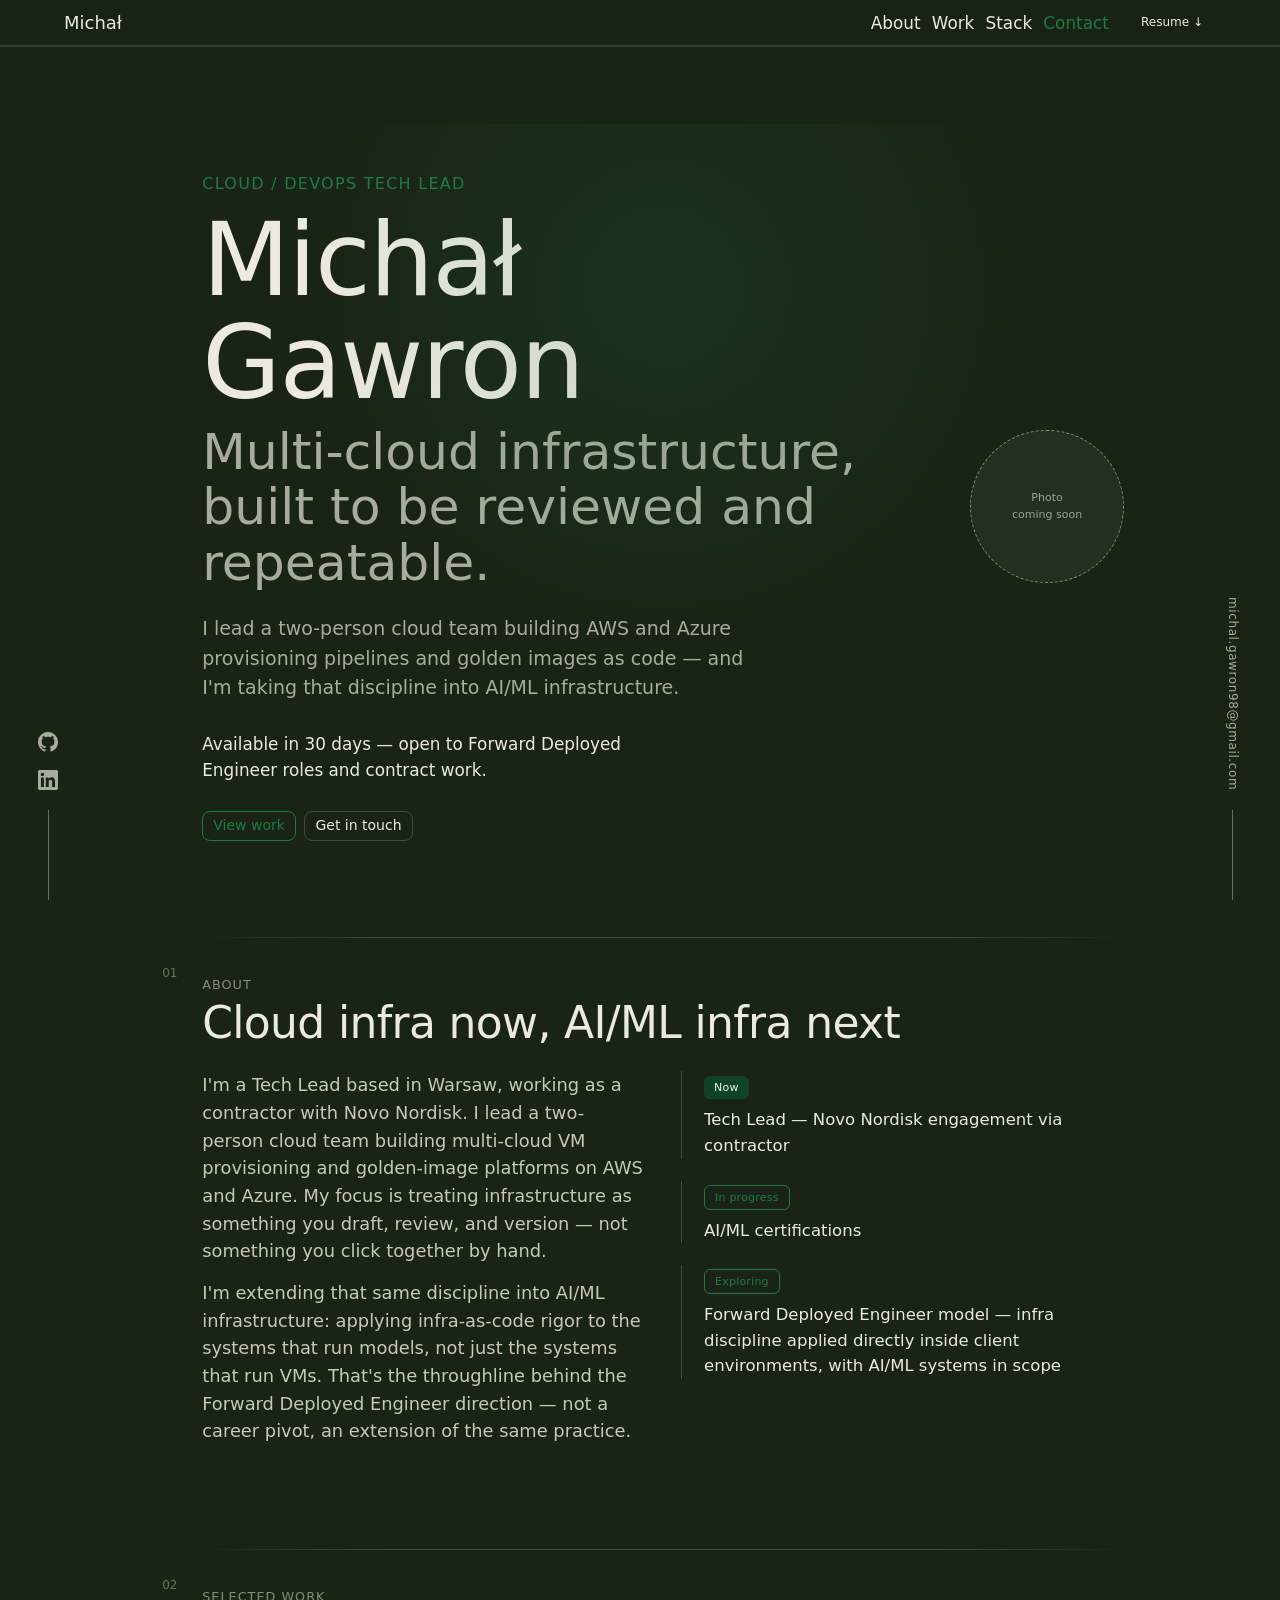
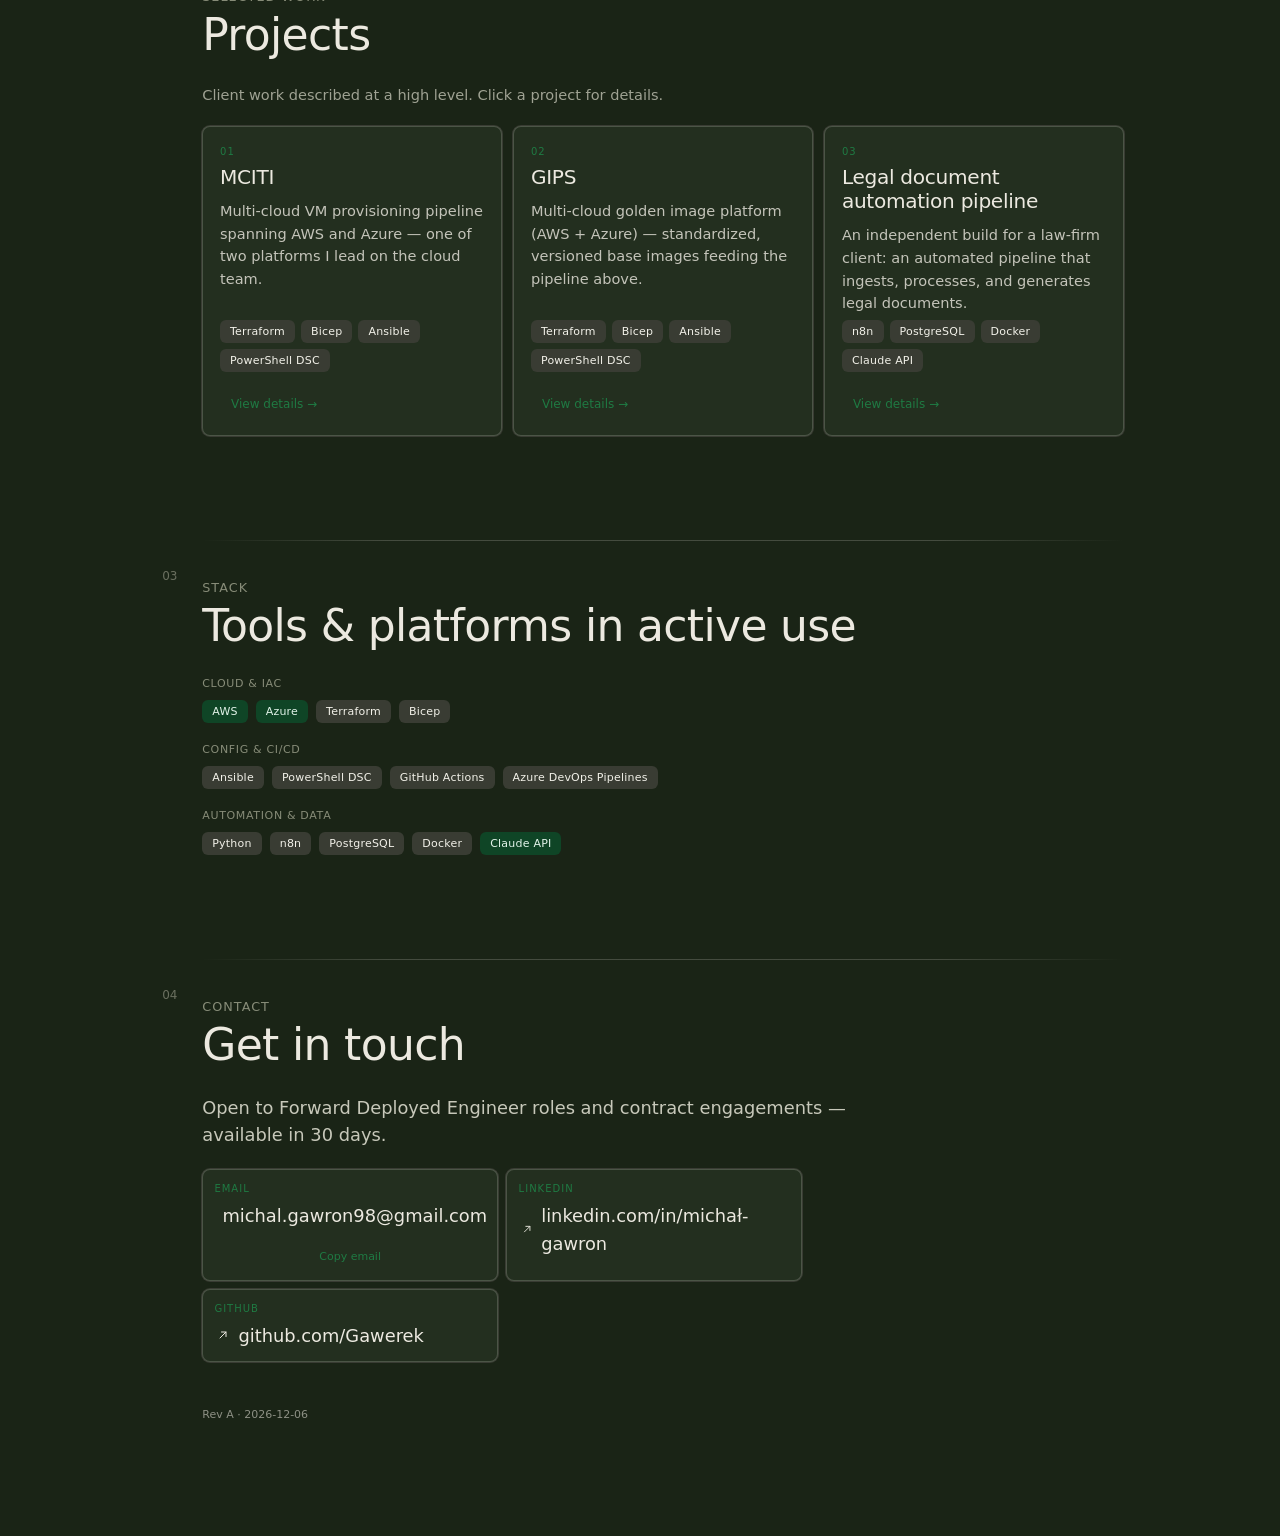
==== index.html @ e2cea32f "Merge feat/content: sharper copy, availability, Novo Nordisk, drop proficiency + Now Co-Authored-By:" ====
<!DOCTYPE html>
<html lang="en">
<head>
<meta charset="UTF-8">
<meta name="viewport" content="width=device-width, initial-scale=1.0">
<title>Michał — Cloud / DevOps Tech Lead</title>
<meta name="description" content="Michał — Cloud/DevOps Tech Lead specializing in multi-cloud infrastructure-as-code (AWS, Azure), extending into AI/ML infrastructure.">
<link rel="icon" type="image/svg+xml" href="assets/favicon.svg">
<link rel="stylesheet" href="styles.css">
<link rel="stylesheet" href="page.css">
</head>
<body>

<a class="skip-link" href="#main">Skip to content</a>

<div class="nav-bar">
  <nav class="nav" aria-label="Primary">
    <span class="nav-brand"><!-- TODO: confirm first-name-only vs full name -->Michał</span>
    <a href="#about" data-nav>About</a>
    <a href="#work" data-nav>Work</a>
    <a href="#stack" data-nav>Stack</a>
    <a href="#contact" data-nav>Contact</a>
    <!-- TODO: no resume.pdf exists yet — add the file or remove this button before publishing -->
    <a href="./resume.pdf" download class="btn btn-ghost" style="padding:6px 12px;font-size:12px;margin-left:8px;">Resume ↓</a>
  </nav>
</div>
<div class="progress-track"><div class="progress-fill" id="progress-fill"></div></div>

<div class="side side-left" aria-hidden="false">
  <ul class="side-icons">
    <li><a href="https://github.com/Gawerek" target="_blank" rel="noopener" aria-label="GitHub">
      <svg width="20" height="20" viewBox="0 0 16 16" fill="currentColor"><path d="M8 0C3.58 0 0 3.58 0 8c0 3.54 2.29 6.53 5.47 7.59.4.07.55-.17.55-.38 0-.19-.01-.82-.01-1.49-2.01.37-2.53-.49-2.69-.94-.09-.23-.48-.94-.82-1.13-.28-.15-.68-.52-.01-.53.63-.01 1.08.58 1.23.82.72 1.21 1.87.87 2.33.66.07-.52.28-.87.51-1.07-1.78-.2-3.64-.89-3.64-3.95 0-.87.31-1.59.82-2.15-.08-.2-.36-1.02.08-2.12 0 0 .67-.21 2.2.82.64-.18 1.32-.27 2-.27.68 0 1.36.09 2 .27 1.53-1.04 2.2-.82 2.2-.82.44 1.1.16 1.92.08 2.12.51.56.82 1.27.82 2.15 0 3.07-1.87 3.75-3.65 3.95.29.25.54.73.54 1.48 0 1.07-.01 1.93-.01 2.2 0 .21.15.46.55.38A8.013 8.013 0 0 0 16 8c0-4.42-3.58-8-8-8z"/></svg>
    </a></li>
    <li><a href="https://www.linkedin.com/in/micha%C5%82-gawron/" target="_blank" rel="noopener" aria-label="LinkedIn">
      <svg width="20" height="20" viewBox="0 0 24 24" fill="currentColor"><path d="M20.447 20.452h-3.554v-5.569c0-1.328-.027-3.037-1.852-3.037-1.853 0-2.136 1.445-2.136 2.939v5.667H9.351V9h3.414v1.561h.046c.477-.9 1.637-1.85 3.37-1.85 3.601 0 4.267 2.37 4.267 5.455v6.286zM5.337 7.433c-1.144 0-2.063-.926-2.063-2.065 0-1.138.92-2.063 2.063-2.063 1.14 0 2.064.925 2.064 2.063 0 1.139-.925 2.065-2.064 2.065zm1.782 13.019H3.555V9h3.564v11.452zM22.225 0H1.771C.792 0 0 .774 0 1.729v20.542C0 23.227.792 24 1.771 24h20.451C23.2 24 24 23.227 24 22.271V1.729C24 .774 23.2 0 22.222 0h.003z"/></svg>
    </a></li>
  </ul>
  <span class="side-line" aria-hidden="true"></span>
</div>
<div class="side side-right">
  <a class="side-email" href="mailto:michal.gawron98@gmail.com">michal.gawron98@gmail.com</a>
  <span class="side-line" aria-hidden="true"></span>
</div>

<main id="main">

  <section id="hero">
    <div class="hero-glow" id="hero-glow" aria-hidden="true"></div>
    <div>
      <p class="hero-kicker">Cloud / DevOps Tech Lead</p>
      <h1>Michał Gawron</h1>
      <p class="hero-tagline">Multi-cloud infrastructure, built to be reviewed and repeatable.</p>
      <p class="hero-sub">I lead a two-person cloud team building AWS and Azure provisioning pipelines and golden images as code — and I'm taking that discipline into AI/ML infrastructure.</p>
      <p class="hero-avail">Available in 30 days — open to Forward Deployed Engineer roles and contract work.</p>
      <div class="hero-cta">
        <a href="#work" class="btn btn-primary">View work</a>
        <a href="#contact" class="btn btn-secondary">Get in touch</a>
      </div>
    </div>
    <div class="hero-photo">
      <!-- TODO: no headshot yet — once available, replace the placeholder below with
           <img src="assets/photo.jpg" alt="Michał" class="lighten"> (dark-background photos blend in) -->
      <div class="hero-photo-slot">Photo<br>coming soon</div>
    </div>
  </section>

  <hr class="divider">

  <section id="about" data-index="01" aria-labelledby="about-title">
    <h6>About</h6>
    <h2 id="about-title">Cloud infra now, AI/ML infra next</h2>
    <div class="about-grid">
      <div class="about-copy">
        <p>I'm a Tech Lead based in Warsaw, working as a contractor with Novo Nordisk. I lead a two-person cloud team building multi-cloud VM provisioning and golden-image platforms on AWS and Azure. My focus is treating infrastructure as something you draft, review, and version — not something you click together by hand.</p>
        <p>I'm extending that same discipline into AI/ML infrastructure: applying infra-as-code rigor to the systems that run models, not just the systems that run VMs. That's the throughline behind the Forward Deployed Engineer direction — not a career pivot, an extension of the same practice.</p>
      </div>
      <ol class="timeline">
        <li><span class="tag tag-accent">Now</span>
          <p>Tech Lead — Novo Nordisk engagement via contractor</p>
        </li>
        <li><span class="tag tag-outline">In progress</span>
          <!-- TODO(owner): name the certification + target date -->
          <p>AI/ML certifications</p>
        </li>
        <li><span class="tag tag-outline">Exploring</span>
          <p>Forward Deployed Engineer model — infra discipline applied directly inside client environments, with AI/ML systems in scope</p>
        </li>
      </ol>
    </div>
  </section>

  <hr class="divider">

  <section id="work" data-index="02" aria-labelledby="work-title">
    <h6>Selected work</h6>
    <h2 id="work-title">Projects</h2>
    <p class="work-hint">Client work described at a high level. Click a project for details.</p>
    <div class="project-grid">
      <button type="button" class="card project-card" data-project="mciti">
        <span class="card-kicker">01</span>
        <h3 class="card-title">MCITI</h3>
        <p class="card-body">Multi-cloud VM provisioning pipeline spanning AWS and Azure — one of two platforms I lead on the cloud team.</p>
        <div class="tag-row">
          <span class="tag tag-neutral">Terraform</span><span class="tag tag-neutral">Bicep</span>
          <span class="tag tag-neutral">Ansible</span><span class="tag tag-neutral">PowerShell DSC</span>
        </div>
        <span class="btn btn-ghost view-details">View details →</span>
      </button>

      <button type="button" class="card project-card" data-project="gips">
        <span class="card-kicker">02</span>
        <h3 class="card-title">GIPS</h3>
        <p class="card-body">Multi-cloud golden image platform (AWS + Azure) — standardized, versioned base images feeding the pipeline above.</p>
        <div class="tag-row">
          <span class="tag tag-neutral">Terraform</span><span class="tag tag-neutral">Bicep</span>
          <span class="tag tag-neutral">Ansible</span><span class="tag tag-neutral">PowerShell DSC</span>
        </div>
        <span class="btn btn-ghost view-details">View details →</span>
      </button>

      <button type="button" class="card project-card" data-project="legal">
        <span class="card-kicker">03</span>
        <h3 class="card-title">Legal document automation pipeline</h3>
        <p class="card-body">An independent build for a law-firm client: an automated pipeline that ingests, processes, and generates legal documents.</p>
        <div class="tag-row">
          <span class="tag tag-neutral">n8n</span><span class="tag tag-neutral">PostgreSQL</span>
          <span class="tag tag-neutral">Docker</span><span class="tag tag-neutral">Claude API</span>
        </div>
        <span class="btn btn-ghost view-details">View details →</span>
      </button>
    </div>
  </section>

  <div class="dialog-backdrop" id="dialog-backdrop" hidden>
    <div class="dialog" role="dialog" aria-modal="true" aria-labelledby="dialog-title">
      <p class="card-kicker" id="dialog-kicker"></p>
      <h3 class="dialog-title" id="dialog-title"></h3>
      <div class="dialog-body">
        <p id="dialog-detail"></p>
        <div id="dialog-tags"></div>
        <p class="text-muted" id="dialog-meta" style="font-size:12px;margin:0;"></p>
      </div>
      <div class="dialog-actions">
        <a href="#" id="dialog-repo" target="_blank" rel="noopener" class="btn btn-secondary">Repo (soon)</a>
        <a href="#" id="dialog-demo" target="_blank" rel="noopener" class="btn btn-secondary">Live demo (soon)</a>
        <button type="button" class="btn btn-primary" id="dialog-close">Close</button>
      </div>
    </div>
  </div>

  <hr class="divider">

  <section id="stack" data-index="03" aria-labelledby="stack-title">
    <h6>Stack</h6>
    <h2 id="stack-title">Tools &amp; platforms in active use</h2>
    <div class="stack-groups">
      <div>
        <p class="stack-group-label">Cloud &amp; IaC</p>
        <div class="stack-tags">
          <span class="tag tag-accent">AWS</span><span class="tag tag-accent">Azure</span>
          <span class="tag tag-neutral">Terraform</span><span class="tag tag-neutral">Bicep</span>
        </div>
      </div>
      <div>
        <p class="stack-group-label">Config &amp; CI/CD</p>
        <div class="stack-tags">
          <span class="tag tag-neutral">Ansible</span><span class="tag tag-neutral">PowerShell DSC</span>
          <span class="tag tag-neutral">GitHub Actions</span><span class="tag tag-neutral">Azure DevOps Pipelines</span>
        </div>
      </div>
      <div>
        <p class="stack-group-label">Automation &amp; data</p>
        <div class="stack-tags">
          <span class="tag tag-neutral">Python</span><span class="tag tag-neutral">n8n</span>
          <span class="tag tag-neutral">PostgreSQL</span><span class="tag tag-neutral">Docker</span>
          <span class="tag tag-accent-2">Claude API</span>
        </div>
      </div>
    </div>
  </section>

  <hr class="divider">

  <section id="contact" data-index="04" aria-labelledby="contact-title">
    <h6>Contact</h6>
    <h2 id="contact-title">Get in touch</h2>
    <p class="contact-cta">Open to Forward Deployed Engineer roles and contract engagements — available in 30 days.</p>
    <div class="contact-grid">
      <div class="card contact-card">
        <span class="card-kicker">Email</span>
        <a href="mailto:michal.gawron98@gmail.com"><svg width="16" height="16" viewBox="0 0 256 256" fill="none" stroke="currentColor" stroke-width="16"><rect x="32" y="56" width="192" height="144" rx="8"/><path d="M32 64l96 88 96-88"/></svg>michal.gawron98@gmail.com</a>
        <button type="button" class="btn btn-ghost" id="copy-email-btn">Copy email</button>
      </div>
      <div class="card contact-card">
        <span class="card-kicker">LinkedIn</span>
        <a href="https://www.linkedin.com/in/micha%C5%82-gawron/" target="_blank" rel="noopener"><svg width="16" height="16" viewBox="0 0 256 256" fill="none" stroke="currentColor" stroke-width="16" stroke-linecap="round" stroke-linejoin="round"><path d="M96 160L192 64"/><path d="M120 64h72v72"/></svg>linkedin.com/in/michał-gawron</a>
      </div>
      <div class="card contact-card">
        <span class="card-kicker">GitHub</span>
        <a href="https://github.com/Gawerek" target="_blank" rel="noopener"><svg width="16" height="16" viewBox="0 0 256 256" fill="none" stroke="currentColor" stroke-width="16" stroke-linecap="round" stroke-linejoin="round"><path d="M96 160L192 64"/><path d="M120 64h72v72"/></svg>github.com/Gawerek</a>
      </div>
    </div>
    <p class="text-muted rev-note">Rev A · <span id="build-date"></span></p>
  </section>

</main>

<script src="script.js"></script>
</body>
</html>
---- styles.css ----
/* Nocturne — design-system tokens and component classes.
   Source: Claude Design project "Nocturne", with a deep-forest-green accent
   and warm neutral ramp layered on top (this site's own instance — see the
   "Portfolio" design in Claude Design). Retune the look only by editing the
   tokens below; page-specific layout lives in page.css. */

:root {
  --color-bg: #1a2416;
  --color-surface: #232f1f;
  --color-text: #ece9e0;
  --color-accent: #1f7a43;
  --color-accent-2: #2c8f52;
  --color-divider: color-mix(in srgb, #ece9e0 20%, transparent);

  /* Tonal ramps — generated in OKLCH on one shared lightness scale, so the
     same step of any role matches the others in visual value. Warm-shifted
     to sit with the forest-green ground. Neutral-500/600/700 (the ones
     driving most muted/secondary text — section labels, hints, dividers)
     were lightened a second pass after live feedback that they read as
     too dark against the bg/surface bump above. */
  --color-neutral-100: #f2f1e9;
  --color-neutral-200: #e0e0d4;
  --color-neutral-300: #c7c8ba;
  --color-neutral-400: #a9ac9c;
  --color-neutral-500: #9fa293;
  --color-neutral-600: #878c78;
  --color-neutral-700: #6a6f5f;
  --color-neutral-800: #393c33;
  --color-neutral-900: #2c2e26;

  --color-accent-100: #e3f4ea;
  --color-accent-200: #c3e6d0;
  --color-accent-300: #96d1ac;
  --color-accent-400: #5cb37e;
  --color-accent-500: #2f9d5c;
  --color-accent-600: #1f7a43;
  --color-accent-700: #176b39;
  --color-accent-800: #0f4526;
  --color-accent-900: #0a301b;

  /* Mono accent scheme — accent-2 shares the accent's values. */
  --color-accent-2-100: #e3f4ea;
  --color-accent-2-200: #c3e6d0;
  --color-accent-2-300: #96d1ac;
  --color-accent-2-400: #5cb37e;
  --color-accent-2-500: #2f9d5c;
  --color-accent-2-600: #1f7a43;
  --color-accent-2-700: #176b39;
  --color-accent-2-800: #0f4526;
  --color-accent-2-900: #0a301b;

  --font-heading: "Inter", system-ui, sans-serif;
  --font-heading-weight: 500;
  --font-body: "Inter", system-ui, sans-serif;

  --space-1: 2.8px;
  --space-2: 5.6px;
  --space-3: 8.4px;
  --space-4: 11.2px;
  --space-6: 16.8px;
  --space-8: 22.4px;

  --radius-sm: 4px;
  --radius-md: 8px;
  --radius-lg: 14px;

  --shadow-sm: 0 0 0 1px var(--color-neutral-800);
  --shadow-md: 0 0 0 1px var(--color-neutral-700), 0 6px 18px rgba(0,0,0,0.55);
  --shadow-lg: 0 0 0 1px var(--color-neutral-500), 0 16px 40px rgba(0,0,0,0.65);
}

body {
  background: var(--color-bg);
  color: var(--color-text);
  font-family: var(--font-body);
}
h1, h2, h3, h4 { font-family: var(--font-heading); font-weight: var(--font-heading-weight); }

.lighten{mix-blend-mode:lighten;background-color:transparent}

/* ══════════════════════════════════════════════════════════════════════════
   Components — built with the tokens above. Plain CSS on plain HTML.
   ══════════════════════════════════════════════════════════════════════ */

*, *::before, *::after { box-sizing: border-box; }
body { margin: 0; font-size: clamp(15px, 0.3vw + 14px, 18px); line-height: 1.55; font-weight: 400; }
h1, h2, h3, h4, h5, h6 {
  font-family: var(--font-heading); font-weight: var(--font-heading-weight);
  line-height: 1.12; letter-spacing: -0.015em; margin: 0 0 var(--space-2);
}
h1 { font-size: clamp(34px, 1.6vw + 26px, 46px); }
h2 { font-size: clamp(27px, 1.2vw + 21px, 35px); }
h3 { font-size: clamp(21px, 0.8vw + 17px, 27px); }
h4 { font-size: clamp(18px, 0.4vw + 16px, 21px); }
h5 { font-size: clamp(15px, 0.2vw + 14px, 17px); }
h6 { font-size: clamp(12px, 0.1vw + 11.5px, 14px); }
h6 { letter-spacing: 0.08em; text-transform: uppercase; }
p { margin: 0 0 var(--space-3); }
a { color: var(--color-accent); text-underline-offset: 3px; }
img, svg { display: block; max-width: 100%; }
figure { margin: 0; }
figcaption {
  font-size: 11px; margin-top: var(--space-1);
  color: color-mix(in srgb, var(--color-text) 55%, transparent);
}
.text-muted { color: color-mix(in srgb, var(--color-text) 55%, transparent); }
:focus { outline: none; }
:focus-visible { outline: 2px solid var(--color-accent); outline-offset: 2px; }
::selection { background: color-mix(in srgb, var(--color-accent) 30%, transparent); }

/* — buttons — */
.btn {
  display: inline-flex; align-items: center; justify-content: center; gap: 6px;
  cursor: pointer; text-decoration: none;
  font-family: var(--font-heading); font-weight: var(--font-heading-weight);
  font-size: 14px; line-height: 1.2; color: var(--color-text);
  background: transparent; border: 1px solid transparent;
  padding: var(--space-2) calc(var(--space-3) * 1.2);
  border-radius: var(--radius-md);
}
.btn svg { display: block; }
.btn:disabled { opacity: 0.45; cursor: not-allowed; }
.btn-primary { color: var(--color-accent); border-color: var(--color-accent); }
.btn-primary:hover { background: color-mix(in srgb, var(--color-accent) 12%, transparent); }
.btn-primary:active { background: color-mix(in srgb, var(--color-accent) 22%, transparent); }
.btn-secondary { border-color: var(--color-divider); }
.btn-secondary:hover { background: color-mix(in srgb, var(--color-text) 7%, transparent); }
.btn-secondary:active { background: color-mix(in srgb, var(--color-text) 14%, transparent); }
.btn-ghost { color: var(--color-accent); padding-inline: var(--space-1); }
.btn-ghost:hover { background: color-mix(in srgb, var(--color-accent) 10%, transparent); }
.btn-ghost:active { background: color-mix(in srgb, var(--color-accent) 18%, transparent); }
.btn-icon { width: 36px; height: 36px; padding: 0; }
.btn-block { width: 100%; margin-top: var(--space-2); }

/* — cards — */
.card {
  display: flex; flex-direction: column; gap: var(--space-2);
  padding: var(--space-4); border-radius: var(--radius-md); background: var(--color-surface);
  /* surface sits close to bg — without a border/shadow a card reads as a
     faint, undefined patch rather than a distinct raised element, and its
     own padding becomes invisible along with it. */
  border: 1px solid var(--color-divider);
  box-shadow: var(--shadow-sm);
  /* project-card is a <button>; without this its text-content children
     (card-title, card-body) fall back to the UA default ButtonText color
     (black) instead of inheriting the page's theme, since the browser
     applies that color directly to the button element itself. */
  color: var(--color-text);
}
.card-kicker { font-size: 10px; letter-spacing: 0.1em; text-transform: uppercase; color: var(--color-accent); }
.card-title {
  font-family: var(--font-heading); font-weight: var(--font-heading-weight);
  font-size: clamp(17px, 0.4vw + 15px, 21px); line-height: 1.2;
}
.card-body { margin: 0; font-size: clamp(13px, 0.2vw + 12px, 15px); opacity: 0.8; flex: 1; }
.card-meta {
  display: flex; align-items: center; gap: 6px; font-size: 11px;
  color: color-mix(in srgb, var(--color-text) 50%, transparent);
}
.elev-sm { box-shadow: var(--shadow-sm); }
.elev-md { box-shadow: var(--shadow-md); }
.elev-lg { box-shadow: var(--shadow-lg); }

/* — tags — */
.tag {
  display: inline-flex; align-items: center; font-size: 11px;
  letter-spacing: 0.02em; padding: 3px 10px;
  border-radius: calc(var(--radius-md) * 0.75);
}
.tag-accent { background: var(--color-accent-800); color: var(--color-accent-100); }
.tag-accent-2 { background: var(--color-accent-2-800); color: var(--color-accent-2-100); }
.tag-neutral { background: var(--color-neutral-800); color: var(--color-neutral-100); }
.tag-outline { border: 1px solid var(--color-accent); color: var(--color-accent); }

/* — navigation — */
.nav {
  display: flex; align-items: center; gap: var(--space-4);
  padding: var(--space-3) var(--space-4);
  border-bottom: none;
}
.nav-brand {
  font-family: var(--font-heading); font-weight: var(--font-heading-weight);
  font-size: 18px; margin-right: auto;
}
.nav a { color: inherit; text-decoration: none; font-size: clamp(14px, 0.3vw + 13px, 17px); }
.nav a:hover, .nav a[aria-current='page'] { color: var(--color-accent); }

/* — dialog — */
.dialog-backdrop {
  position: fixed; inset: 0; display: grid; place-items: center;
  padding: var(--space-4);
  background: color-mix(in srgb, var(--color-neutral-900) 50%, transparent);
}
.dialog {
  width: min(440px, 100%); display: flex; flex-direction: column; gap: var(--space-3);
  padding: var(--space-4); border-radius: var(--radius-lg);
  background: var(--color-surface); box-shadow: var(--shadow-lg);
}
.dialog-title {
  font-family: var(--font-heading); font-weight: var(--font-heading-weight);
  font-size: 20px;
}
.dialog-body { font-size: 14px; opacity: 0.85; }
.dialog-actions { display: flex; justify-content: flex-end; gap: var(--space-2); margin-top: var(--space-2); flex-wrap: wrap; }
---- page.css ----
/* Portfolio page layout — a single-page CV/business-card built on Nocturne's
   tokens and component classes (styles.css). Page-specific sizing and
   interaction hooks only; every color, font, radius and shadow comes from
   styles.css variables. Structure follows the "Portfolio" design authored
   in Claude Design (design-handoff/Portfolio.dc.html) pixel-for-pixel. */

/* Fluid column: scales continuously with viewport width instead of jumping
   between a couple of fixed breakpoints — 90vw of the viewport, floored at
   320px (smallest supported phone) and capped at 1200px (past that, line
   length starts hurting readability more than the extra width helps). */
:root { --content-width: clamp(320px, 90vw, 1200px); }

html { scroll-behavior: smooth; }
@media (prefers-reduced-motion: reduce) {
  html { scroll-behavior: auto; }
  * { animation-duration: 0.001ms !important; animation-iteration-count: 1 !important; }
}

body { margin: 0; }

.skip-link {
  position: absolute; left: -999px; top: 0;
  background: var(--color-accent); color: var(--color-bg);
  padding: 0.6rem 1rem; z-index: 101;
  font-family: var(--font-heading); font-size: 14px; border-radius: 0 0 var(--radius-md) 0;
}
.skip-link:focus { left: 0; top: 0; }

/* — sticky nav + scroll-progress bar — */
/* .nav-bar carries the full-bleed sticky background/blur; .nav constrains its
   content to the same column as main so brand/links line up with the page's
   text edges instead of spanning the whole viewport on wide screens. */
.nav-bar {
  position: sticky; top: 0; z-index: 50;
  background: color-mix(in srgb, var(--color-bg) 90%, transparent);
  backdrop-filter: blur(6px);
}
.nav {
  /* Edge-to-edge, unlike main's content column — brand sits near the left
     edge of the viewport and the link/resume cluster near the right edge
     (nav-brand's margin-right:auto in styles.css does that split), matching
     the full-bleed nav treatment on v4.brittanychiang.com rather than
     mirroring main's narrower reading column. */
  padding-left: clamp(20px, 5vw, 64px);
  padding-right: clamp(20px, 5vw, 64px);
  flex-wrap: wrap;
}
.nav a[aria-current='location'] { color: var(--color-accent); }
.progress-track {
  position: sticky; top: 0; z-index: 51; height: 2px; background: var(--color-neutral-800);
}
.progress-fill { height: 2px; width: 0%; background: var(--color-accent); }

main {
  max-width: var(--content-width); margin: 0 auto;
  padding: clamp(32px, 6vw, 80px) calc(var(--content-width) * 0.08) 0 calc(var(--content-width) * 0.12);
}

/* — fixed side rails — */
/* Social icons pinned to the left edge and the email address pinned to the
   right edge, each anchored to the bottom of the viewport with a fading
   line running up from them — the same device v4.brittanychiang.com uses to
   fill the empty gutters either side of its content column. Hidden once the
   viewport's too narrow to have a gutter worth filling. */
.side {
  position: fixed; bottom: 0; z-index: 40;
  display: flex; flex-direction: column; align-items: center;
}
.side-left { left: clamp(16px, 3vw, 40px); }
.side-right { right: clamp(16px, 3vw, 40px); }
.side-icons { list-style: none; margin: 0 0 20px; padding: 0; display: flex; flex-direction: column; gap: 18px; }
.side-icons a {
  display: block; color: var(--color-neutral-400);
  transition: color 0.2s ease, transform 0.2s ease;
}
.side-icons a:hover, .side-icons a:focus-visible { color: var(--color-accent); transform: translateY(-3px); }
.side-email {
  writing-mode: vertical-rl; text-orientation: mixed;
  font-family: var(--font-heading); font-size: 12px; letter-spacing: 0.05em;
  color: var(--color-neutral-400); text-decoration: none; margin-bottom: 20px;
  transition: color 0.2s ease, transform 0.2s ease;
}
.side-email:hover, .side-email:focus-visible { color: var(--color-accent); transform: translateY(-3px); }
.side-line { width: 1px; height: 90px; background: var(--color-neutral-700); }
@media (max-width: 900px) { .side { display: none; } }

/* — fading divider between sections — */
.divider {
  height: 1px; border: 0; margin: 0;
  background: linear-gradient(to right, transparent, var(--color-divider) 20%, var(--color-divider) 80%, transparent);
}

/* — section shell: numbered margin mark — */
section[data-index] { padding: clamp(24px, 4vw, 40px) 0 clamp(56px, 9vw, 104px); position: relative; }
section[data-index]::before {
  content: attr(data-index);
  position: absolute; left: -40px; top: 26px;
  font-family: var(--font-heading); font-size: 12px; color: var(--color-neutral-700);
}
section[data-index] h6 { color: var(--color-neutral-600); margin: 0 0 6px; }
section[data-index] h2 { font-size: clamp(28px, 2.4vw + 18px, 44px); margin: 0 0 24px; }

/* — hero — */
/* Fills most of the first viewport, like a landing splash, rather than
   sitting as a small fixed-height block — the whole point being that this
   scales with however tall/wide the user's screen actually is. */
#hero {
  min-height: 86vh;
  padding: clamp(24px, 4vw, 48px) 0 clamp(48px, 8vw, 96px);
  display: grid; grid-template-columns: 1fr auto; align-content: center;
  gap: clamp(24px, 4vw, 48px); align-items: center; position: relative; overflow: hidden;
}
.hero-glow {
  position: absolute; inset: 0; pointer-events: none;
  background: radial-gradient(500px circle at var(--mx, 50%) var(--my, 20%),
    color-mix(in srgb, var(--color-accent) 18%, transparent), transparent 70%);
}
.hero-kicker {
  font-family: var(--font-heading); font-size: clamp(13px, 0.4vw + 12px, 16px); letter-spacing: 0.08em;
  text-transform: uppercase; color: var(--color-accent); margin: 0 0 12px;
}
#hero h1 { font-size: clamp(56px, 7vw + 12px, 128px); line-height: 1.02; margin: 0 0 8px; }
.hero-tagline {
  font-family: var(--font-heading); font-weight: var(--font-heading-weight);
  font-size: clamp(28px, 3vw + 12px, 56px); line-height: 1.1;
  color: var(--color-neutral-400); margin: 0 0 24px;
}
.hero-sub { max-width: 46ch; color: var(--color-neutral-400); font-size: clamp(16px, 0.4vw + 14px, 19px); margin: 0 0 28px; }
.hero-avail { max-width: 46ch; color: var(--color-text); font-size: clamp(15px, 0.3vw + 13px, 17px); margin: 0 0 28px; }
.hero-cta { display: flex; gap: var(--space-3); }
.hero-photo {
  width: clamp(96px, 12vw, 200px); height: clamp(96px, 12vw, 200px);
  animation: floatY 5s ease-in-out infinite;
}
.hero-photo-slot {
  width: 100%; height: 100%; border-radius: 50%;
  display: flex; align-items: center; justify-content: center;
  background: var(--color-surface); border: 1px dashed var(--color-neutral-600);
  color: var(--color-neutral-500); font-size: 11px; text-align: center; padding: var(--space-2);
}
.hero-photo-slot img { width: 100%; height: 100%; border-radius: 50%; object-fit: cover; }

@keyframes floatY { 0%, 100% { transform: translateY(0); } 50% { transform: translateY(-8px); } }
@keyframes dialogIn { from { opacity: 0; transform: scale(0.96) translateY(8px); } to { opacity: 1; transform: scale(1) translateY(0); } }

/* — about — */
.about-grid { display: grid; grid-template-columns: repeat(auto-fit, minmax(280px, 1fr)); gap: 36px; }
.about-copy p { color: var(--color-neutral-300); margin: 0 0 14px; }
.about-copy p:last-child { margin-bottom: 0; }
.timeline { list-style: none; margin: 0; padding: 0; display: flex; flex-direction: column; gap: 22px; }
.timeline li { position: relative; padding-left: 22px; border-left: 1px solid var(--color-divider); }
.timeline p { margin: 8px 0 0; color: var(--color-text); font-size: clamp(14px, 0.3vw + 13px, 16.5px); }

/* — work — */
.work-hint { color: var(--color-neutral-500); font-size: clamp(13px, 0.2vw + 12px, 15px); margin: 0 0 20px; }
.project-grid { display: grid; grid-template-columns: repeat(auto-fit, minmax(230px, 1fr)); gap: var(--space-4); }
.project-card {
  padding: var(--space-6);
  cursor: pointer; transition: transform 0.2s ease, box-shadow 0.2s ease, border-color 0.2s ease;
  text-align: left; font: inherit; width: 100%;
}
.project-card:hover, .project-card:focus-visible {
  transform: translateY(-3px); box-shadow: var(--shadow-md); border-color: var(--color-accent);
}
.project-card .tag-row { display: flex; flex-wrap: wrap; gap: 6px; }
.project-card .view-details { margin-top: 12px; padding: 6px 10px; font-size: 12px; }

/* — dialog — */
.dialog-backdrop { z-index: 100; }
.dialog-backdrop[hidden] { display: none; }
.dialog-backdrop .dialog { max-width: 520px; animation: dialogIn 0.25s ease; }
#dialog-tags { display: flex; flex-wrap: wrap; gap: 6px; margin-bottom: 16px; }
#dialog-detail { color: var(--color-neutral-300); margin: 0 0 16px; }

/* — stack — */
.stack-groups { display: flex; flex-direction: column; gap: 18px; }
.stack-group-label {
  font-size: 11px; letter-spacing: 0.06em; text-transform: uppercase;
  color: var(--color-neutral-600); margin: 0 0 8px;
}
.stack-tags { display: flex; flex-wrap: wrap; gap: 8px; }

/* — contact — */
.contact-cta { color: var(--color-neutral-300); margin: 0 0 20px; max-width: 60ch; }
.contact-grid { display: grid; grid-template-columns: repeat(auto-fit, minmax(200px, 1fr)); gap: var(--space-3); max-width: 600px; }
.contact-card { transition: transform 0.2s ease, box-shadow 0.2s ease; }
.contact-card:hover { transform: translateY(-3px); box-shadow: var(--shadow-md); }
.contact-card a { color: var(--color-text); display: flex; align-items: center; gap: 8px; text-decoration: none; }
.contact-card a:hover { text-decoration: underline; }
#copy-email-btn { margin-top: 10px; padding: 4px 10px; font-size: 11px; }
.rev-note { font-size: 11px; margin-top: 44px; }

/* — responsive — */
/* Almost everything above already scales continuously via clamp()/vw against
   the fluid --content-width, so this is down to the two things clamp() can't
   do: switch a grid from two columns to one, and keep the nav's gap sane
   once it wraps to a second line. */
@media (max-width: 640px) {
  .nav { gap: var(--space-2); }
  section[data-index]::before { left: -24px; font-size: 10px; }
  #hero { grid-template-columns: 1fr; }
  .hero-photo { order: -1; }
}
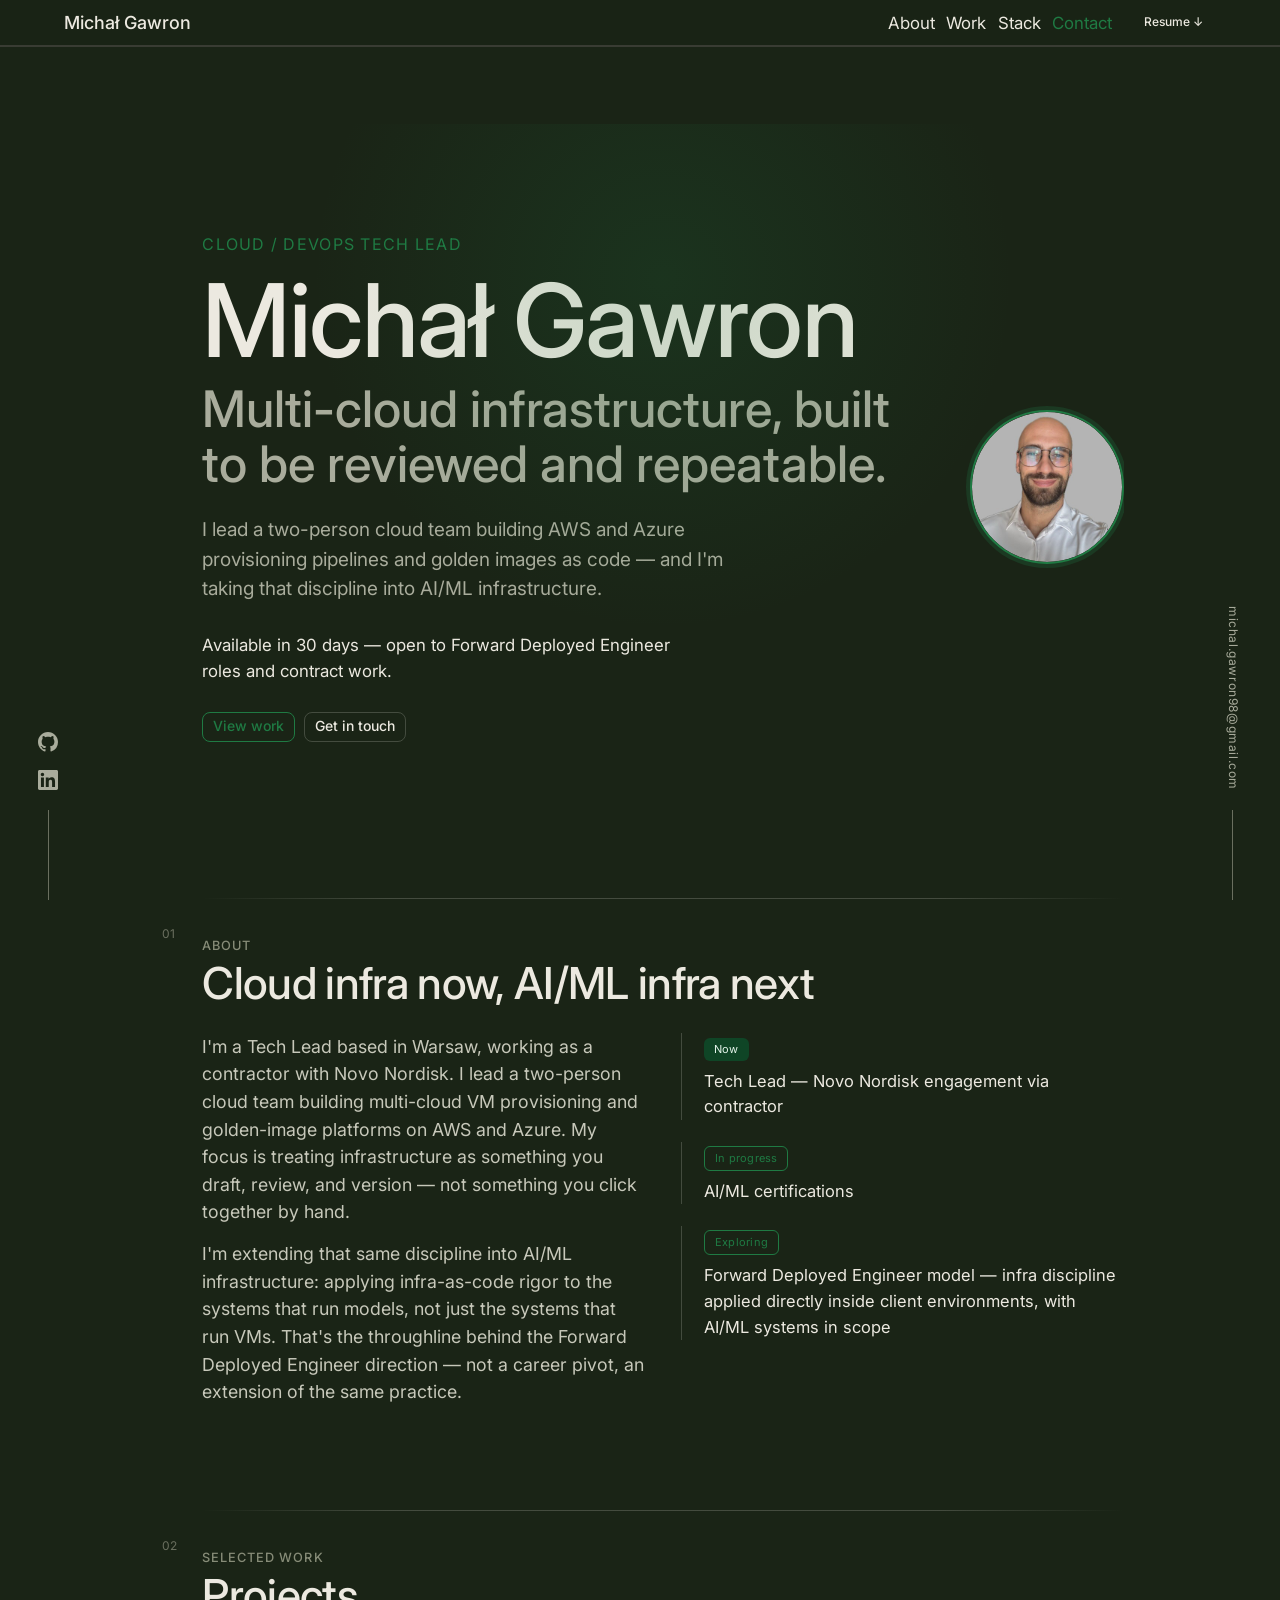
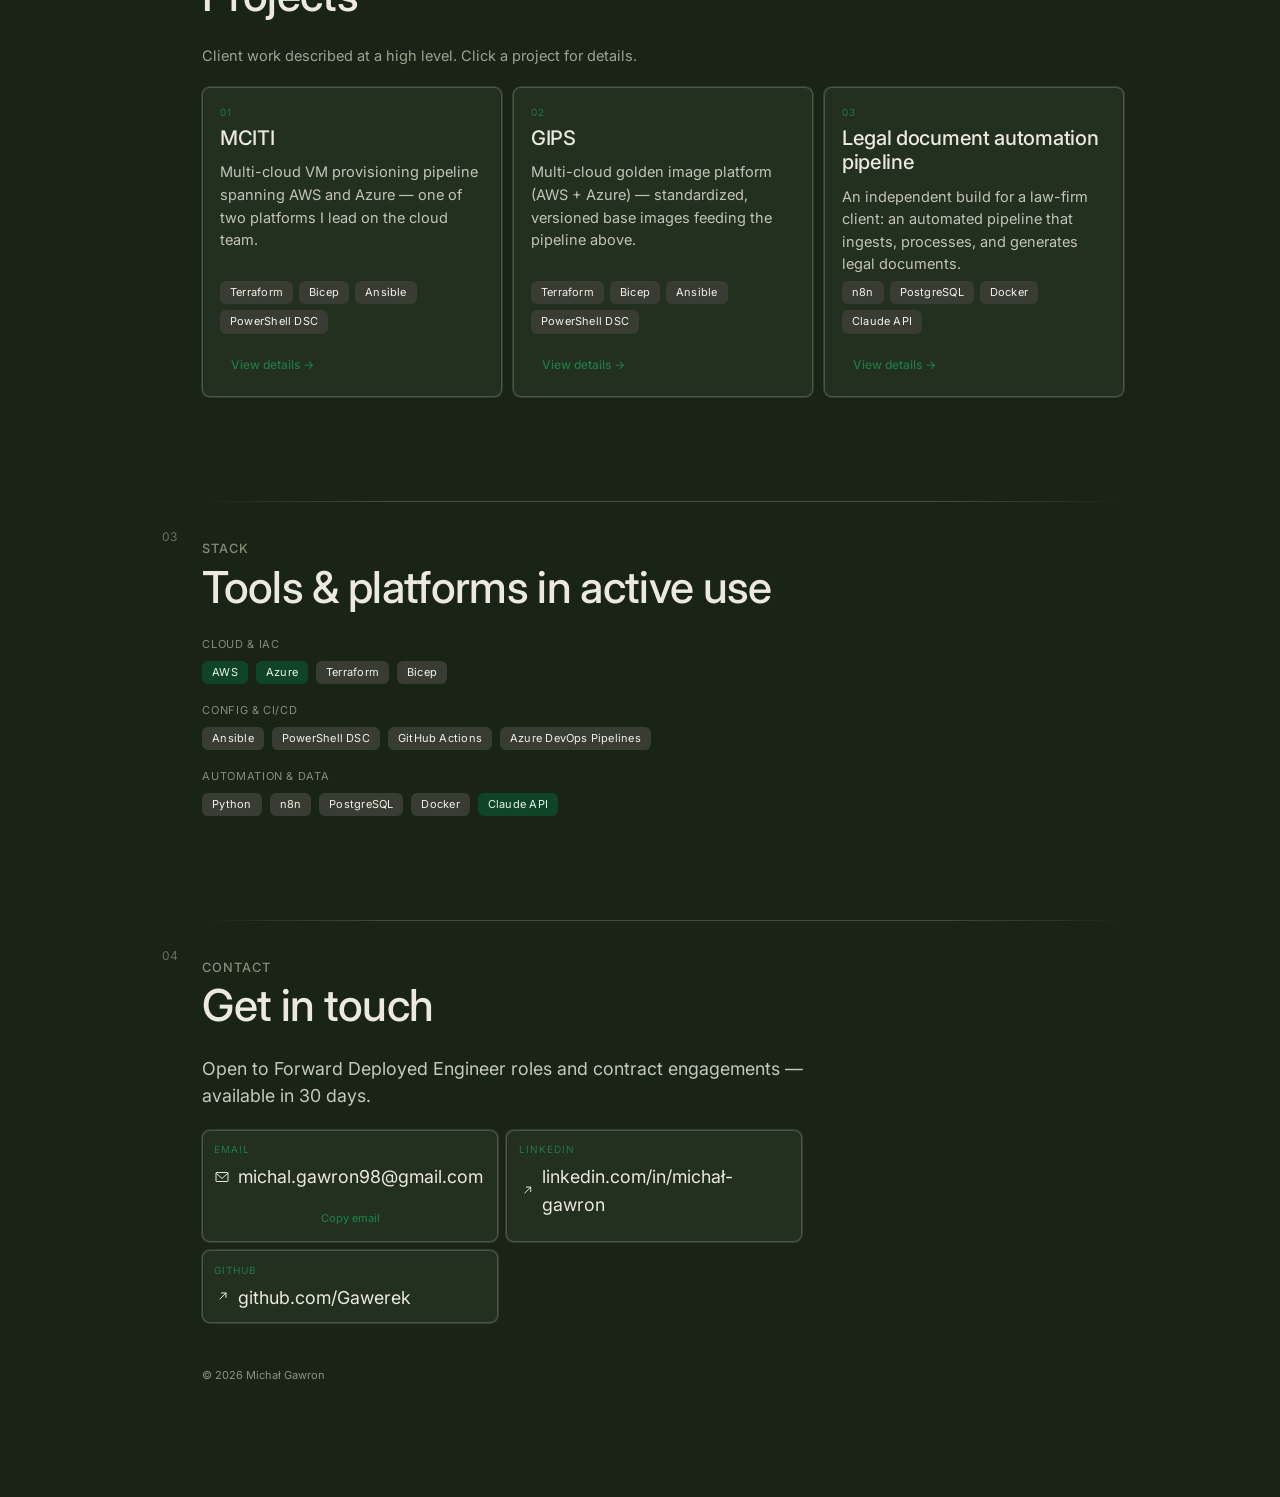
==== commit e93a4126: "Merge feat/seo-assets: head meta, OG, photo, CV link, robots/sitemap Co-Authored-By: Claude Sonnet 5" ====
--- a/index.html
+++ b/index.html
@@ -3,9 +3,34 @@
 <head>
 <meta charset="UTF-8">
 <meta name="viewport" content="width=device-width, initial-scale=1.0">
-<title>Michał — Cloud / DevOps Tech Lead</title>
-<meta name="description" content="Michał — Cloud/DevOps Tech Lead specializing in multi-cloud infrastructure-as-code (AWS, Azure), extending into AI/ML infrastructure.">
+<title>Michał Gawron — Cloud / DevOps Tech Lead</title>
+<meta name="description" content="Michał Gawron — Cloud/DevOps Tech Lead in Warsaw, specializing in multi-cloud infrastructure-as-code (AWS, Azure) and extending into AI/ML infrastructure.">
+<link rel="canonical" href="https://gawerek.github.io/">
+<meta name="theme-color" content="#1a2416">
+<meta property="og:type" content="website">
+<meta property="og:title" content="Michał Gawron — Cloud / DevOps Tech Lead">
+<meta property="og:description" content="Cloud/DevOps Tech Lead specializing in multi-cloud infrastructure-as-code (AWS, Azure), extending into AI/ML infrastructure.">
+<meta property="og:url" content="https://gawerek.github.io/">
+<meta property="og:image" content="https://gawerek.github.io/assets/og.png">
+<meta property="og:locale" content="en">
+<meta name="twitter:card" content="summary">
+<script type="application/ld+json">
+{
+  "@context": "https://schema.org",
+  "@type": "Person",
+  "name": "Michał Gawron",
+  "jobTitle": "Cloud / DevOps Tech Lead",
+  "url": "https://gawerek.github.io/",
+  "sameAs": [
+    "https://github.com/Gawerek",
+    "https://www.linkedin.com/in/micha%C5%82-gawron/"
+  ]
+}
+</script>
 <link rel="icon" type="image/svg+xml" href="assets/favicon.svg">
+<link rel="preconnect" href="https://fonts.googleapis.com">
+<link rel="preconnect" href="https://fonts.gstatic.com" crossorigin>
+<link rel="stylesheet" href="https://fonts.googleapis.com/css2?family=Inter:wght@400;500;600;700&display=swap">
 <link rel="stylesheet" href="styles.css">
 <link rel="stylesheet" href="page.css">
 </head>
@@ -15,13 +40,12 @@
 
 <div class="nav-bar">
   <nav class="nav" aria-label="Primary">
-    <span class="nav-brand"><!-- TODO: confirm first-name-only vs full name -->Michał</span>
+    <span class="nav-brand">Michał Gawron</span>
     <a href="#about" data-nav>About</a>
     <a href="#work" data-nav>Work</a>
     <a href="#stack" data-nav>Stack</a>
     <a href="#contact" data-nav>Contact</a>
-    <!-- TODO: no resume.pdf exists yet — add the file or remove this button before publishing -->
-    <a href="./resume.pdf" download class="btn btn-ghost" style="padding:6px 12px;font-size:12px;margin-left:8px;">Resume ↓</a>
+    <a href="assets/Michal_Gawron_CV.pdf" download="Michal_Gawron_CV.pdf" class="btn btn-ghost" style="padding:6px 12px;font-size:12px;margin-left:8px;">Resume ↓</a>
   </nav>
 </div>
 <div class="progress-track"><div class="progress-fill" id="progress-fill"></div></div>
@@ -58,9 +82,9 @@
       </div>
     </div>
     <div class="hero-photo">
-      <!-- TODO: no headshot yet — once available, replace the placeholder below with
-           <img src="assets/photo.jpg" alt="Michał" class="lighten"> (dark-background photos blend in) -->
-      <div class="hero-photo-slot">Photo<br>coming soon</div>
+      <div class="hero-photo-slot">
+        <img src="assets/photo.jpg" alt="Michał Gawron" width="400" height="400" loading="eager" fetchpriority="high" decoding="async">
+      </div>
     </div>
   </section>
 
@@ -200,7 +224,7 @@
         <a href="https://github.com/Gawerek" target="_blank" rel="noopener"><svg width="16" height="16" viewBox="0 0 256 256" fill="none" stroke="currentColor" stroke-width="16" stroke-linecap="round" stroke-linejoin="round"><path d="M96 160L192 64"/><path d="M120 64h72v72"/></svg>github.com/Gawerek</a>
       </div>
     </div>
-    <p class="text-muted rev-note">Rev A · <span id="build-date"></span></p>
+    <p class="text-muted rev-note">© 2026 Michał Gawron</p>
   </section>
 
 </main>
--- a/page.css
+++ b/page.css
@@ -135,10 +135,11 @@
 .hero-photo-slot {
   width: 100%; height: 100%; border-radius: 50%;
   display: flex; align-items: center; justify-content: center;
-  background: var(--color-surface); border: 1px dashed var(--color-neutral-600);
-  color: var(--color-neutral-500); font-size: 11px; text-align: center; padding: var(--space-2);
-}
-.hero-photo-slot img { width: 100%; height: 100%; border-radius: 50%; object-fit: cover; }
+  background: var(--color-surface); overflow: hidden;
+  border: 2px solid var(--color-accent);
+  box-shadow: 0 0 0 4px color-mix(in srgb, var(--color-accent) 25%, transparent);
+}
+.hero-photo-slot img { display: block; width: 100%; height: 100%; border-radius: 50%; object-fit: cover; }
 
 @keyframes floatY { 0%, 100% { transform: translateY(0); } 50% { transform: translateY(-8px); } }
 @keyframes dialogIn { from { opacity: 0; transform: scale(0.96) translateY(8px); } to { opacity: 1; transform: scale(1) translateY(0); } }
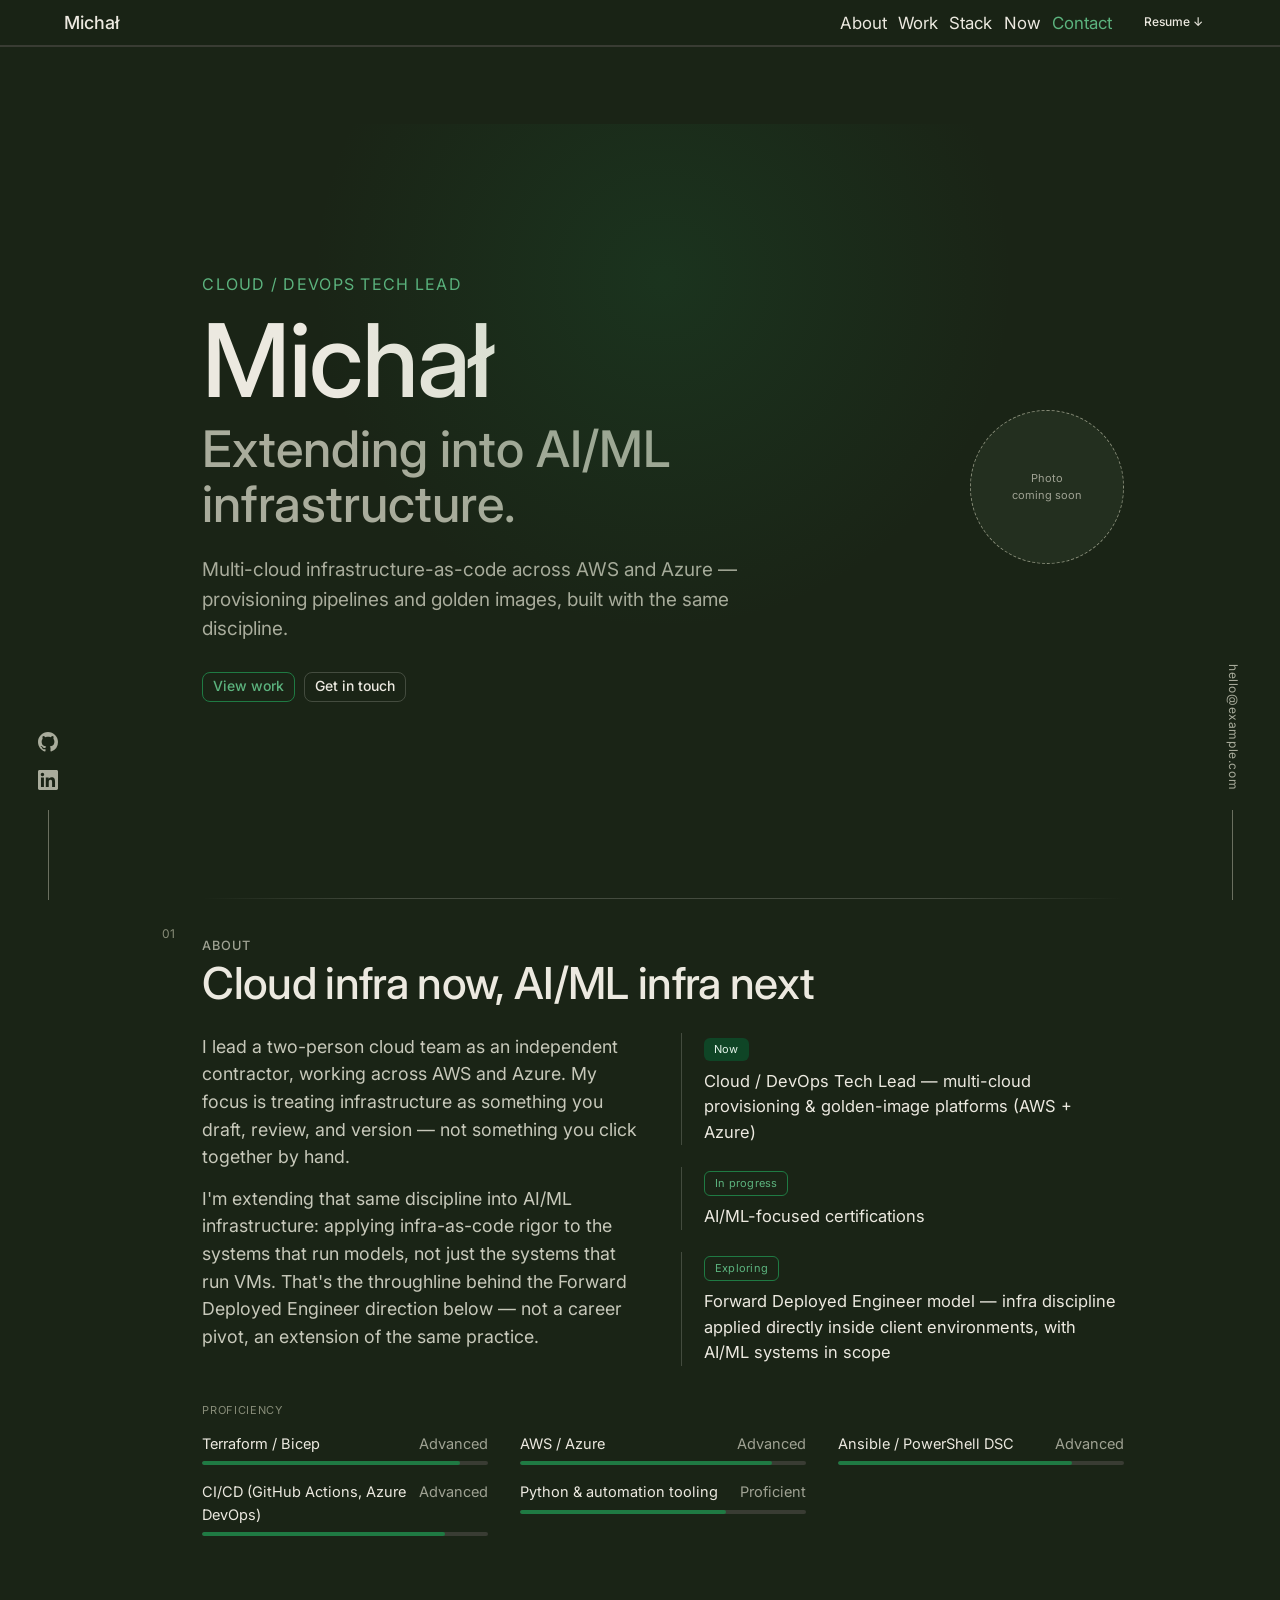
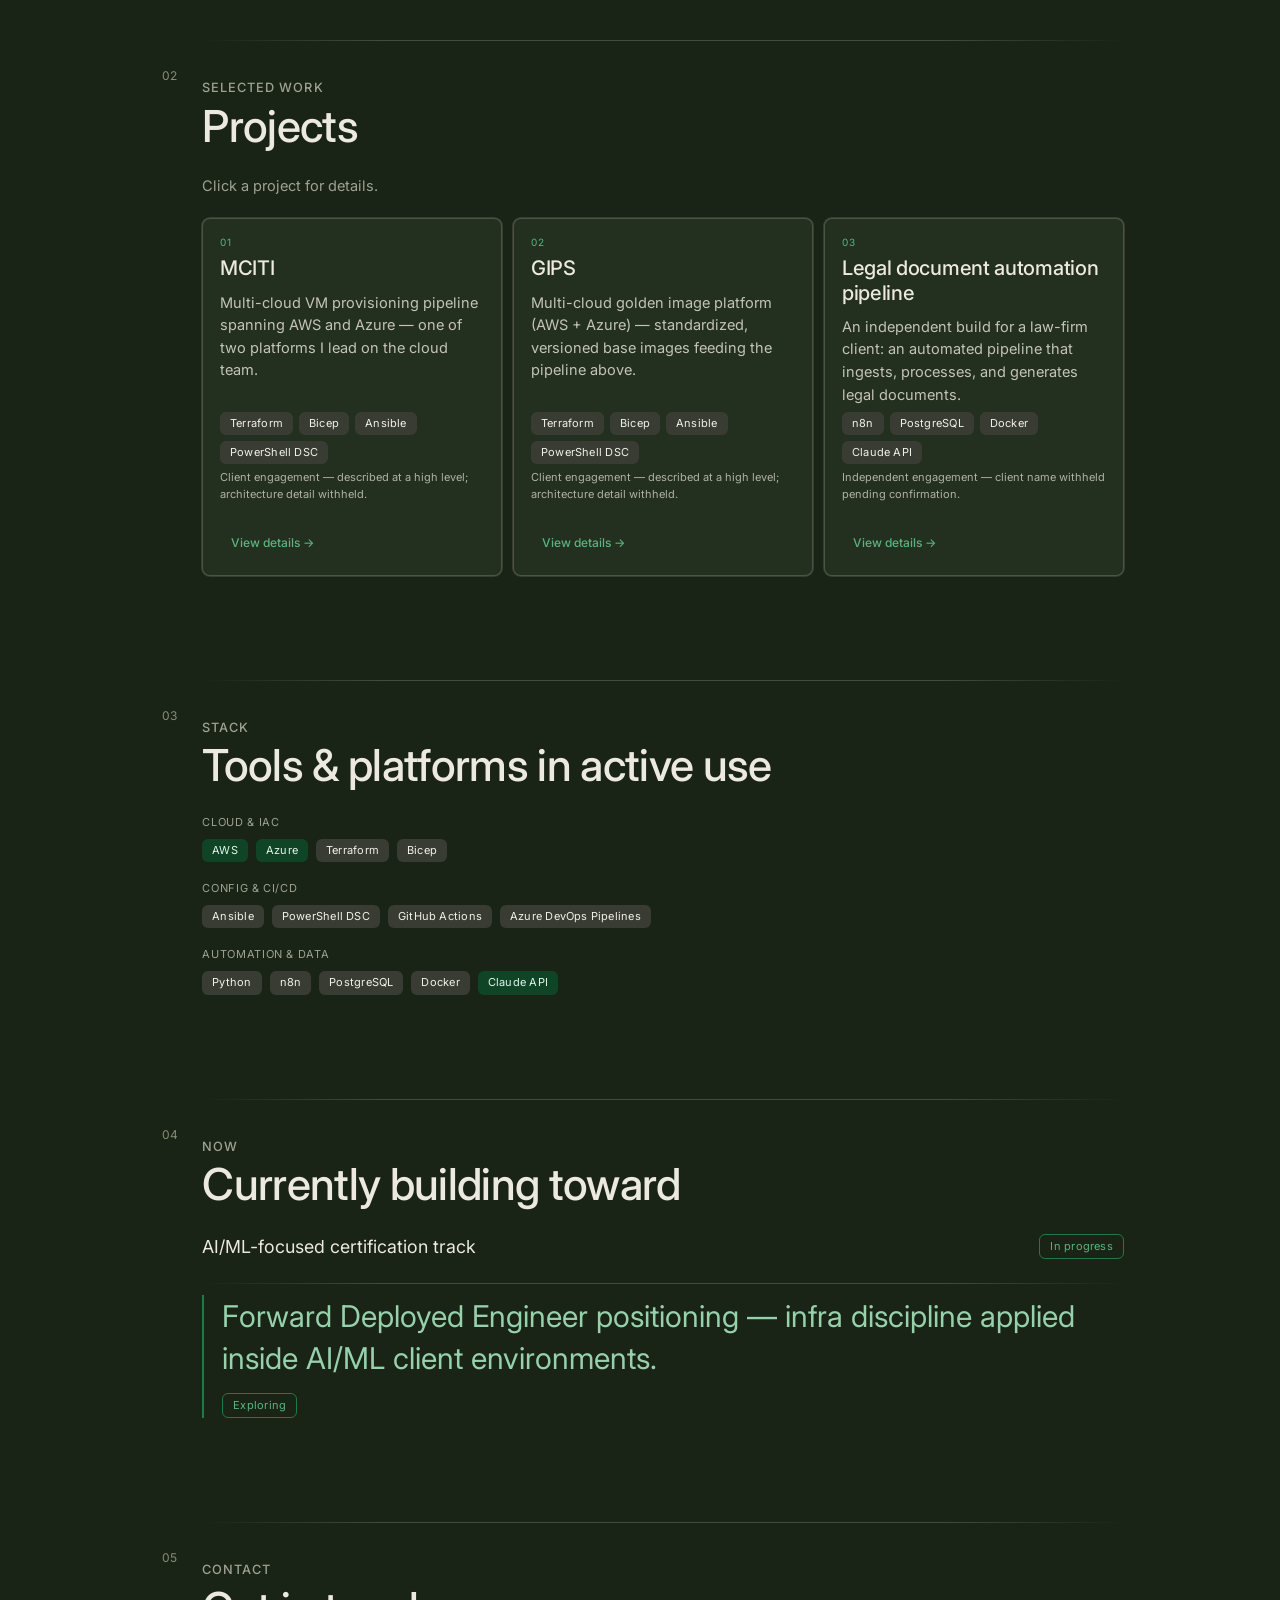
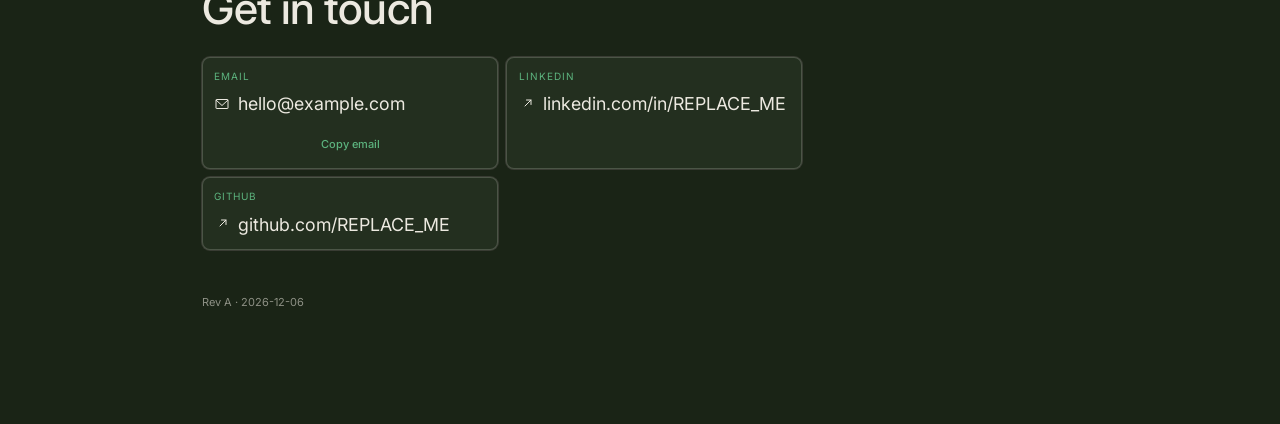
==== commit de48d574: "a11y: semantic project cards, native dialog, contrast, copy-email fallback Co-Authored-By: Claude So" ====
--- a/index.html
+++ b/index.html
@@ -3,34 +3,9 @@
 <head>
 <meta charset="UTF-8">
 <meta name="viewport" content="width=device-width, initial-scale=1.0">
-<title>Michał Gawron — Cloud / DevOps Tech Lead</title>
-<meta name="description" content="Michał Gawron — Cloud/DevOps Tech Lead in Warsaw, specializing in multi-cloud infrastructure-as-code (AWS, Azure) and extending into AI/ML infrastructure.">
-<link rel="canonical" href="https://gawerek.github.io/">
-<meta name="theme-color" content="#1a2416">
-<meta property="og:type" content="website">
-<meta property="og:title" content="Michał Gawron — Cloud / DevOps Tech Lead">
-<meta property="og:description" content="Cloud/DevOps Tech Lead specializing in multi-cloud infrastructure-as-code (AWS, Azure), extending into AI/ML infrastructure.">
-<meta property="og:url" content="https://gawerek.github.io/">
-<meta property="og:image" content="https://gawerek.github.io/assets/og.png">
-<meta property="og:locale" content="en">
-<meta name="twitter:card" content="summary">
-<script type="application/ld+json">
-{
-  "@context": "https://schema.org",
-  "@type": "Person",
-  "name": "Michał Gawron",
-  "jobTitle": "Cloud / DevOps Tech Lead",
-  "url": "https://gawerek.github.io/",
-  "sameAs": [
-    "https://github.com/Gawerek",
-    "https://www.linkedin.com/in/micha%C5%82-gawron/"
-  ]
-}
-</script>
+<title>Michał — Cloud / DevOps Tech Lead</title>
+<meta name="description" content="Michał — Cloud/DevOps Tech Lead specializing in multi-cloud infrastructure-as-code (AWS, Azure), extending into AI/ML infrastructure.">
 <link rel="icon" type="image/svg+xml" href="assets/favicon.svg">
-<link rel="preconnect" href="https://fonts.googleapis.com">
-<link rel="preconnect" href="https://fonts.gstatic.com" crossorigin>
-<link rel="stylesheet" href="https://fonts.googleapis.com/css2?family=Inter:wght@400;500;600;700&display=swap">
 <link rel="stylesheet" href="styles.css">
 <link rel="stylesheet" href="page.css">
 </head>
@@ -40,29 +15,32 @@
 
 <div class="nav-bar">
   <nav class="nav" aria-label="Primary">
-    <span class="nav-brand">Michał Gawron</span>
+    <span class="nav-brand"><!-- TODO: confirm first-name-only vs full name -->Michał</span>
     <a href="#about" data-nav>About</a>
     <a href="#work" data-nav>Work</a>
     <a href="#stack" data-nav>Stack</a>
+    <a href="#now" data-nav>Now</a>
     <a href="#contact" data-nav>Contact</a>
-    <a href="assets/Michal_Gawron_CV.pdf" download="Michal_Gawron_CV.pdf" class="btn btn-ghost" style="padding:6px 12px;font-size:12px;margin-left:8px;">Resume ↓</a>
+    <!-- TODO: no resume.pdf exists yet — add the file or remove this button before publishing -->
+    <a href="./resume.pdf" download class="btn btn-ghost" style="padding:6px 12px;font-size:12px;margin-left:8px;">Resume ↓</a>
   </nav>
+  <div class="progress-track"><div class="progress-fill" id="progress-fill"></div></div>
 </div>
-<div class="progress-track"><div class="progress-fill" id="progress-fill"></div></div>
-
-<div class="side side-left" aria-hidden="false">
+
+<div class="side side-left">
   <ul class="side-icons">
-    <li><a href="https://github.com/Gawerek" target="_blank" rel="noopener" aria-label="GitHub">
+    <li><a href="https://github.com/REPLACE_ME" target="_blank" rel="noopener" aria-label="GitHub">
       <svg width="20" height="20" viewBox="0 0 16 16" fill="currentColor"><path d="M8 0C3.58 0 0 3.58 0 8c0 3.54 2.29 6.53 5.47 7.59.4.07.55-.17.55-.38 0-.19-.01-.82-.01-1.49-2.01.37-2.53-.49-2.69-.94-.09-.23-.48-.94-.82-1.13-.28-.15-.68-.52-.01-.53.63-.01 1.08.58 1.23.82.72 1.21 1.87.87 2.33.66.07-.52.28-.87.51-1.07-1.78-.2-3.64-.89-3.64-3.95 0-.87.31-1.59.82-2.15-.08-.2-.36-1.02.08-2.12 0 0 .67-.21 2.2.82.64-.18 1.32-.27 2-.27.68 0 1.36.09 2 .27 1.53-1.04 2.2-.82 2.2-.82.44 1.1.16 1.92.08 2.12.51.56.82 1.27.82 2.15 0 3.07-1.87 3.75-3.65 3.95.29.25.54.73.54 1.48 0 1.07-.01 1.93-.01 2.2 0 .21.15.46.55.38A8.013 8.013 0 0 0 16 8c0-4.42-3.58-8-8-8z"/></svg>
     </a></li>
-    <li><a href="https://www.linkedin.com/in/micha%C5%82-gawron/" target="_blank" rel="noopener" aria-label="LinkedIn">
+    <li><a href="https://linkedin.com/in/REPLACE_ME" target="_blank" rel="noopener" aria-label="LinkedIn">
       <svg width="20" height="20" viewBox="0 0 24 24" fill="currentColor"><path d="M20.447 20.452h-3.554v-5.569c0-1.328-.027-3.037-1.852-3.037-1.853 0-2.136 1.445-2.136 2.939v5.667H9.351V9h3.414v1.561h.046c.477-.9 1.637-1.85 3.37-1.85 3.601 0 4.267 2.37 4.267 5.455v6.286zM5.337 7.433c-1.144 0-2.063-.926-2.063-2.065 0-1.138.92-2.063 2.063-2.063 1.14 0 2.064.925 2.064 2.063 0 1.139-.925 2.065-2.064 2.065zm1.782 13.019H3.555V9h3.564v11.452zM22.225 0H1.771C.792 0 0 .774 0 1.729v20.542C0 23.227.792 24 1.771 24h20.451C23.2 24 24 23.227 24 22.271V1.729C24 .774 23.2 0 22.222 0h.003z"/></svg>
     </a></li>
   </ul>
   <span class="side-line" aria-hidden="true"></span>
 </div>
 <div class="side side-right">
-  <a class="side-email" href="mailto:michal.gawron98@gmail.com">michal.gawron98@gmail.com</a>
+  <!-- TODO: replace with real email once confirmed, matches the contact-card address below -->
+  <a class="side-email" href="mailto:hello@example.com">hello@example.com</a>
   <span class="side-line" aria-hidden="true"></span>
 </div>
 
@@ -72,55 +50,79 @@
     <div class="hero-glow" id="hero-glow" aria-hidden="true"></div>
     <div>
       <p class="hero-kicker">Cloud / DevOps Tech Lead</p>
-      <h1>Michał Gawron</h1>
-      <p class="hero-tagline">Multi-cloud infrastructure, built to be reviewed and repeatable.</p>
-      <p class="hero-sub">I lead a two-person cloud team building AWS and Azure provisioning pipelines and golden images as code — and I'm taking that discipline into AI/ML infrastructure.</p>
-      <p class="hero-avail">Available in 30 days — open to Forward Deployed Engineer roles and contract work.</p>
+      <h1>Michał</h1>
+      <p class="hero-tagline">Extending into AI/ML infrastructure.</p>
+      <p class="hero-sub">Multi-cloud infrastructure-as-code across AWS and Azure — provisioning pipelines and golden images, built with the same discipline.</p>
       <div class="hero-cta">
         <a href="#work" class="btn btn-primary">View work</a>
         <a href="#contact" class="btn btn-secondary">Get in touch</a>
       </div>
     </div>
     <div class="hero-photo">
-      <div class="hero-photo-slot">
-        <img src="assets/photo.jpg" alt="Michał Gawron" width="400" height="400" loading="eager" fetchpriority="high" decoding="async">
-      </div>
+      <!-- TODO: no headshot yet — once available, replace the placeholder below with
+           <img src="assets/photo.jpg" alt="Michał" class="lighten"> (dark-background photos blend in) -->
+      <div class="hero-photo-slot">Photo<br>coming soon</div>
     </div>
   </section>
 
   <hr class="divider">
 
   <section id="about" data-index="01" aria-labelledby="about-title">
-    <h6>About</h6>
+    <p class="eyebrow">About</p>
     <h2 id="about-title">Cloud infra now, AI/ML infra next</h2>
     <div class="about-grid">
       <div class="about-copy">
-        <p>I'm a Tech Lead based in Warsaw, working as a contractor with Novo Nordisk. I lead a two-person cloud team building multi-cloud VM provisioning and golden-image platforms on AWS and Azure. My focus is treating infrastructure as something you draft, review, and version — not something you click together by hand.</p>
-        <p>I'm extending that same discipline into AI/ML infrastructure: applying infra-as-code rigor to the systems that run models, not just the systems that run VMs. That's the throughline behind the Forward Deployed Engineer direction — not a career pivot, an extension of the same practice.</p>
+        <!-- TODO: confirm naming the current employer is OK under contract/NDA terms before publishing -->
+        <p>I lead a two-person cloud team as an independent contractor, working across AWS and Azure. My focus is treating infrastructure as something you draft, review, and version — not something you click together by hand.</p>
+        <p>I'm extending that same discipline into AI/ML infrastructure: applying infra-as-code rigor to the systems that run models, not just the systems that run VMs. That's the throughline behind the Forward Deployed Engineer direction below — not a career pivot, an extension of the same practice.</p>
       </div>
       <ol class="timeline">
         <li><span class="tag tag-accent">Now</span>
-          <p>Tech Lead — Novo Nordisk engagement via contractor</p>
+          <p>Cloud / DevOps Tech Lead — multi-cloud provisioning &amp; golden-image platforms (AWS + Azure)</p>
         </li>
         <li><span class="tag tag-outline">In progress</span>
-          <!-- TODO(owner): name the certification + target date -->
-          <p>AI/ML certifications</p>
+          <p>AI/ML-focused certifications</p>
         </li>
         <li><span class="tag tag-outline">Exploring</span>
           <p>Forward Deployed Engineer model — infra discipline applied directly inside client environments, with AI/ML systems in scope</p>
         </li>
       </ol>
     </div>
+    <div class="proficiency">
+      <p class="proficiency-label">Proficiency</p>
+      <div class="proficiency-grid">
+        <div class="skill" data-pct="90">
+          <div class="skill-row"><span class="name">Terraform / Bicep</span><span class="level">Advanced</span></div>
+          <div class="skill-track"><div class="skill-fill" style="width:90%"></div></div>
+        </div>
+        <div class="skill" data-pct="88">
+          <div class="skill-row"><span class="name">AWS / Azure</span><span class="level">Advanced</span></div>
+          <div class="skill-track"><div class="skill-fill" style="width:88%"></div></div>
+        </div>
+        <div class="skill" data-pct="82">
+          <div class="skill-row"><span class="name">Ansible / PowerShell DSC</span><span class="level">Advanced</span></div>
+          <div class="skill-track"><div class="skill-fill" style="width:82%"></div></div>
+        </div>
+        <div class="skill" data-pct="85">
+          <div class="skill-row"><span class="name">CI/CD (GitHub Actions, Azure DevOps)</span><span class="level">Advanced</span></div>
+          <div class="skill-track"><div class="skill-fill" style="width:85%"></div></div>
+        </div>
+        <div class="skill" data-pct="72">
+          <div class="skill-row"><span class="name">Python &amp; automation tooling</span><span class="level">Proficient</span></div>
+          <div class="skill-track"><div class="skill-fill" style="width:72%"></div></div>
+        </div>
+      </div>
+    </div>
   </section>
 
   <hr class="divider">
 
   <section id="work" data-index="02" aria-labelledby="work-title">
-    <h6>Selected work</h6>
+    <p class="eyebrow">Selected work</p>
     <h2 id="work-title">Projects</h2>
-    <p class="work-hint">Client work described at a high level. Click a project for details.</p>
+    <p class="work-hint">Click a project for details.</p>
     <div class="project-grid">
-      <button type="button" class="card project-card" data-project="mciti">
+      <article class="card project-card">
         <span class="card-kicker">01</span>
         <h3 class="card-title">MCITI</h3>
         <p class="card-body">Multi-cloud VM provisioning pipeline spanning AWS and Azure — one of two platforms I lead on the cloud team.</p>
@@ -128,10 +130,11 @@
           <span class="tag tag-neutral">Terraform</span><span class="tag tag-neutral">Bicep</span>
           <span class="tag tag-neutral">Ansible</span><span class="tag tag-neutral">PowerShell DSC</span>
         </div>
-        <span class="btn btn-ghost view-details">View details →</span>
-      </button>
-
-      <button type="button" class="card project-card" data-project="gips">
+        <p class="card-meta">Client engagement — described at a high level; architecture detail withheld.</p>
+        <button type="button" class="btn btn-ghost view-details" data-project="mciti">View details →</button>
+      </article>
+
+      <article class="card project-card">
         <span class="card-kicker">02</span>
         <h3 class="card-title">GIPS</h3>
         <p class="card-body">Multi-cloud golden image platform (AWS + Azure) — standardized, versioned base images feeding the pipeline above.</p>
@@ -139,10 +142,11 @@
           <span class="tag tag-neutral">Terraform</span><span class="tag tag-neutral">Bicep</span>
           <span class="tag tag-neutral">Ansible</span><span class="tag tag-neutral">PowerShell DSC</span>
         </div>
-        <span class="btn btn-ghost view-details">View details →</span>
-      </button>
-
-      <button type="button" class="card project-card" data-project="legal">
+        <p class="card-meta">Client engagement — described at a high level; architecture detail withheld.</p>
+        <button type="button" class="btn btn-ghost view-details" data-project="gips">View details →</button>
+      </article>
+
+      <article class="card project-card">
         <span class="card-kicker">03</span>
         <h3 class="card-title">Legal document automation pipeline</h3>
         <p class="card-body">An independent build for a law-firm client: an automated pipeline that ingests, processes, and generates legal documents.</p>
@@ -150,32 +154,29 @@
           <span class="tag tag-neutral">n8n</span><span class="tag tag-neutral">PostgreSQL</span>
           <span class="tag tag-neutral">Docker</span><span class="tag tag-neutral">Claude API</span>
         </div>
-        <span class="btn btn-ghost view-details">View details →</span>
-      </button>
-    </div>
-  </section>
-
-  <div class="dialog-backdrop" id="dialog-backdrop" hidden>
-    <div class="dialog" role="dialog" aria-modal="true" aria-labelledby="dialog-title">
-      <p class="card-kicker" id="dialog-kicker"></p>
-      <h3 class="dialog-title" id="dialog-title"></h3>
-      <div class="dialog-body">
-        <p id="dialog-detail"></p>
-        <div id="dialog-tags"></div>
-        <p class="text-muted" id="dialog-meta" style="font-size:12px;margin:0;"></p>
-      </div>
-      <div class="dialog-actions">
-        <a href="#" id="dialog-repo" target="_blank" rel="noopener" class="btn btn-secondary">Repo (soon)</a>
-        <a href="#" id="dialog-demo" target="_blank" rel="noopener" class="btn btn-secondary">Live demo (soon)</a>
-        <button type="button" class="btn btn-primary" id="dialog-close">Close</button>
-      </div>
-    </div>
-  </div>
+        <p class="card-meta">Independent engagement — client name withheld pending confirmation.</p>
+        <button type="button" class="btn btn-ghost view-details" data-project="legal">View details →</button>
+      </article>
+    </div>
+  </section>
+
+  <dialog class="dialog" id="project-dialog" aria-labelledby="dialog-title">
+    <p class="card-kicker" id="dialog-kicker"></p>
+    <h3 class="dialog-title" id="dialog-title"></h3>
+    <div class="dialog-body">
+      <p id="dialog-detail"></p>
+      <div id="dialog-tags"></div>
+      <p class="text-muted" id="dialog-meta" style="font-size:12px;margin:0;"></p>
+    </div>
+    <div class="dialog-actions" id="dialog-actions">
+      <button type="button" class="btn btn-primary" id="dialog-close">Close</button>
+    </div>
+  </dialog>
 
   <hr class="divider">
 
   <section id="stack" data-index="03" aria-labelledby="stack-title">
-    <h6>Stack</h6>
+    <p class="eyebrow">Stack</p>
     <h2 id="stack-title">Tools &amp; platforms in active use</h2>
     <div class="stack-groups">
       <div>
@@ -205,26 +206,43 @@
 
   <hr class="divider">
 
-  <section id="contact" data-index="04" aria-labelledby="contact-title">
-    <h6>Contact</h6>
+  <section id="now" data-index="04" aria-labelledby="now-title">
+    <p class="eyebrow">Now</p>
+    <h2 id="now-title">Currently building toward</h2>
+    <div class="now-row">
+      <span>AI/ML-focused certification track</span>
+      <span class="tag tag-outline">In progress</span>
+    </div>
+    <hr class="divider" style="margin: var(--space-4) 0;">
+    <blockquote class="now-quote">
+      <p>Forward Deployed Engineer positioning — infra discipline applied inside AI/ML client environments.</p>
+      <span class="tag tag-outline">Exploring</span>
+    </blockquote>
+  </section>
+
+  <hr class="divider">
+
+  <section id="contact" data-index="05" aria-labelledby="contact-title">
+    <p class="eyebrow">Contact</p>
     <h2 id="contact-title">Get in touch</h2>
-    <p class="contact-cta">Open to Forward Deployed Engineer roles and contract engagements — available in 30 days.</p>
+    <!-- TODO: replace all three placeholders below with real contact details before publishing -->
     <div class="contact-grid">
       <div class="card contact-card">
         <span class="card-kicker">Email</span>
-        <a href="mailto:michal.gawron98@gmail.com"><svg width="16" height="16" viewBox="0 0 256 256" fill="none" stroke="currentColor" stroke-width="16"><rect x="32" y="56" width="192" height="144" rx="8"/><path d="M32 64l96 88 96-88"/></svg>michal.gawron98@gmail.com</a>
+        <a href="mailto:hello@example.com"><svg width="16" height="16" viewBox="0 0 256 256" fill="none" stroke="currentColor" stroke-width="16"><rect x="32" y="56" width="192" height="144" rx="8"/><path d="M32 64l96 88 96-88"/></svg>hello@example.com</a>
         <button type="button" class="btn btn-ghost" id="copy-email-btn">Copy email</button>
+        <span class="visually-hidden" id="copy-status" role="status" aria-live="polite"></span>
       </div>
       <div class="card contact-card">
         <span class="card-kicker">LinkedIn</span>
-        <a href="https://www.linkedin.com/in/micha%C5%82-gawron/" target="_blank" rel="noopener"><svg width="16" height="16" viewBox="0 0 256 256" fill="none" stroke="currentColor" stroke-width="16" stroke-linecap="round" stroke-linejoin="round"><path d="M96 160L192 64"/><path d="M120 64h72v72"/></svg>linkedin.com/in/michał-gawron</a>
+        <a href="https://linkedin.com/in/REPLACE_ME" target="_blank" rel="noopener"><svg width="16" height="16" viewBox="0 0 256 256" fill="none" stroke="currentColor" stroke-width="16" stroke-linecap="round" stroke-linejoin="round"><path d="M96 160L192 64"/><path d="M120 64h72v72"/></svg>linkedin.com/in/REPLACE_ME</a>
       </div>
       <div class="card contact-card">
         <span class="card-kicker">GitHub</span>
-        <a href="https://github.com/Gawerek" target="_blank" rel="noopener"><svg width="16" height="16" viewBox="0 0 256 256" fill="none" stroke="currentColor" stroke-width="16" stroke-linecap="round" stroke-linejoin="round"><path d="M96 160L192 64"/><path d="M120 64h72v72"/></svg>github.com/Gawerek</a>
-      </div>
-    </div>
-    <p class="text-muted rev-note">© 2026 Michał Gawron</p>
+        <a href="https://github.com/REPLACE_ME" target="_blank" rel="noopener"><svg width="16" height="16" viewBox="0 0 256 256" fill="none" stroke="currentColor" stroke-width="16" stroke-linecap="round" stroke-linejoin="round"><path d="M96 160L192 64"/><path d="M120 64h72v72"/></svg>github.com/REPLACE_ME</a>
+      </div>
+    </div>
+    <p class="text-muted rev-note">Rev A · <span id="build-date"></span></p>
   </section>
 
 </main>
--- a/styles.css
+++ b/styles.css
@@ -3,6 +3,7 @@
    and warm neutral ramp layered on top (this site's own instance — see the
    "Portfolio" design in Claude Design). Retune the look only by editing the
    tokens below; page-specific layout lives in page.css. */
+@import url('https://fonts.googleapis.com/css2?family=Inter:wght@400;500;600;700&display=swap');
 
 :root {
   --color-bg: #1a2416;
@@ -10,6 +11,10 @@
   --color-text: #ece9e0;
   --color-accent: #1f7a43;
   --color-accent-2: #2c8f52;
+  /* Text-only accent tint: the deep green (--color-accent) is ~3.0:1 on the bg
+     and 2.6:1 on surface, so it stays for fills/borders; any accent-coloured
+     TEXT uses this instead (6.3:1 on bg, 5.5:1 on surface). */
+  --color-accent-text: #5cb37e;
   --color-divider: color-mix(in srgb, #ece9e0 20%, transparent);
 
   /* Tonal ramps — generated in OKLCH on one shared lightness scale, so the
@@ -94,9 +99,10 @@
 h4 { font-size: clamp(18px, 0.4vw + 16px, 21px); }
 h5 { font-size: clamp(15px, 0.2vw + 14px, 17px); }
 h6 { font-size: clamp(12px, 0.1vw + 11.5px, 14px); }
-h6 { letter-spacing: 0.08em; text-transform: uppercase; }
+h6, .eyebrow { letter-spacing: 0.08em; text-transform: uppercase; }
+.eyebrow { font-family: var(--font-heading); font-weight: var(--font-heading-weight); line-height: 1.12; font-size: clamp(12px, 0.1vw + 11.5px, 14px); }
 p { margin: 0 0 var(--space-3); }
-a { color: var(--color-accent); text-underline-offset: 3px; }
+a { color: var(--color-accent-text); text-underline-offset: 3px; }
 img, svg { display: block; max-width: 100%; }
 figure { margin: 0; }
 figcaption {
@@ -105,7 +111,7 @@
 }
 .text-muted { color: color-mix(in srgb, var(--color-text) 55%, transparent); }
 :focus { outline: none; }
-:focus-visible { outline: 2px solid var(--color-accent); outline-offset: 2px; }
+:focus-visible { outline: 2px solid var(--color-accent-text); outline-offset: 2px; }
 ::selection { background: color-mix(in srgb, var(--color-accent) 30%, transparent); }
 
 /* — buttons — */
@@ -120,13 +126,13 @@
 }
 .btn svg { display: block; }
 .btn:disabled { opacity: 0.45; cursor: not-allowed; }
-.btn-primary { color: var(--color-accent); border-color: var(--color-accent); }
+.btn-primary { color: var(--color-accent-text); border-color: var(--color-accent); }
 .btn-primary:hover { background: color-mix(in srgb, var(--color-accent) 12%, transparent); }
 .btn-primary:active { background: color-mix(in srgb, var(--color-accent) 22%, transparent); }
 .btn-secondary { border-color: var(--color-divider); }
 .btn-secondary:hover { background: color-mix(in srgb, var(--color-text) 7%, transparent); }
 .btn-secondary:active { background: color-mix(in srgb, var(--color-text) 14%, transparent); }
-.btn-ghost { color: var(--color-accent); padding-inline: var(--space-1); }
+.btn-ghost { color: var(--color-accent-text); padding-inline: var(--space-1); }
 .btn-ghost:hover { background: color-mix(in srgb, var(--color-accent) 10%, transparent); }
 .btn-ghost:active { background: color-mix(in srgb, var(--color-accent) 18%, transparent); }
 .btn-icon { width: 36px; height: 36px; padding: 0; }
@@ -147,7 +153,7 @@
      applies that color directly to the button element itself. */
   color: var(--color-text);
 }
-.card-kicker { font-size: 10px; letter-spacing: 0.1em; text-transform: uppercase; color: var(--color-accent); }
+.card-kicker { font-size: 10px; letter-spacing: 0.1em; text-transform: uppercase; color: var(--color-accent-text); }
 .card-title {
   font-family: var(--font-heading); font-weight: var(--font-heading-weight);
   font-size: clamp(17px, 0.4vw + 15px, 21px); line-height: 1.2;
@@ -155,7 +161,7 @@
 .card-body { margin: 0; font-size: clamp(13px, 0.2vw + 12px, 15px); opacity: 0.8; flex: 1; }
 .card-meta {
   display: flex; align-items: center; gap: 6px; font-size: 11px;
-  color: color-mix(in srgb, var(--color-text) 50%, transparent);
+  color: color-mix(in srgb, var(--color-text) 70%, transparent);
 }
 .elev-sm { box-shadow: var(--shadow-sm); }
 .elev-md { box-shadow: var(--shadow-md); }
@@ -170,7 +176,7 @@
 .tag-accent { background: var(--color-accent-800); color: var(--color-accent-100); }
 .tag-accent-2 { background: var(--color-accent-2-800); color: var(--color-accent-2-100); }
 .tag-neutral { background: var(--color-neutral-800); color: var(--color-neutral-100); }
-.tag-outline { border: 1px solid var(--color-accent); color: var(--color-accent); }
+.tag-outline { border: 1px solid var(--color-accent); color: var(--color-accent-text); }
 
 /* — navigation — */
 .nav {
@@ -183,19 +189,20 @@
   font-size: 18px; margin-right: auto;
 }
 .nav a { color: inherit; text-decoration: none; font-size: clamp(14px, 0.3vw + 13px, 17px); }
-.nav a:hover, .nav a[aria-current='page'] { color: var(--color-accent); }
+.nav a:hover, .nav a[aria-current='page'] { color: var(--color-accent-text); }
 
 /* — dialog — */
-.dialog-backdrop {
-  position: fixed; inset: 0; display: grid; place-items: center;
-  padding: var(--space-4);
-  background: color-mix(in srgb, var(--color-neutral-900) 50%, transparent);
-}
+/* Native <dialog>: showModal() supplies focus trap, inert page, Esc-to-close
+   and top-layer stacking. */
 .dialog {
-  width: min(440px, 100%); display: flex; flex-direction: column; gap: var(--space-3);
-  padding: var(--space-4); border-radius: var(--radius-lg);
+  width: min(440px, calc(100% - 2 * var(--space-4))); margin: auto;
+  flex-direction: column; gap: var(--space-3);
+  padding: var(--space-4); border: 0; border-radius: var(--radius-lg);
+  color: var(--color-text);
   background: var(--color-surface); box-shadow: var(--shadow-lg);
 }
+.dialog[open] { display: flex; }
+.dialog::backdrop { background: color-mix(in srgb, var(--color-neutral-900) 50%, transparent); }
 .dialog-title {
   font-family: var(--font-heading); font-weight: var(--font-heading-weight);
   font-size: 20px;
--- a/page.css
+++ b/page.css
@@ -13,14 +13,16 @@
 html { scroll-behavior: smooth; }
 @media (prefers-reduced-motion: reduce) {
   html { scroll-behavior: auto; }
-  * { animation-duration: 0.001ms !important; animation-iteration-count: 1 !important; }
+  *, *::before, *::after { animation: none !important; transition: none !important; }
+  .project-card:hover, .project-card:has(.view-details:focus-visible), .contact-card:hover,
+  .side-icons a:hover, .side-icons a:focus-visible, .side-email:hover, .side-email:focus-visible { transform: none !important; }
 }
 
 body { margin: 0; }
 
 .skip-link {
   position: absolute; left: -999px; top: 0;
-  background: var(--color-accent); color: var(--color-bg);
+  background: var(--color-accent-text); color: var(--color-bg);
   padding: 0.6rem 1rem; z-index: 101;
   font-family: var(--font-heading); font-size: 14px; border-radius: 0 0 var(--radius-md) 0;
 }
@@ -45,10 +47,8 @@
   padding-right: clamp(20px, 5vw, 64px);
   flex-wrap: wrap;
 }
-.nav a[aria-current='location'] { color: var(--color-accent); }
-.progress-track {
-  position: sticky; top: 0; z-index: 51; height: 2px; background: var(--color-neutral-800);
-}
+.nav a[aria-current='location'] { color: var(--color-accent-text); }
+.progress-track { height: 2px; background: var(--color-neutral-800); }
 .progress-fill { height: 2px; width: 0%; background: var(--color-accent); }
 
 main {
@@ -73,14 +73,14 @@
   display: block; color: var(--color-neutral-400);
   transition: color 0.2s ease, transform 0.2s ease;
 }
-.side-icons a:hover, .side-icons a:focus-visible { color: var(--color-accent); transform: translateY(-3px); }
+.side-icons a:hover, .side-icons a:focus-visible { color: var(--color-accent-text); transform: translateY(-3px); }
 .side-email {
   writing-mode: vertical-rl; text-orientation: mixed;
   font-family: var(--font-heading); font-size: 12px; letter-spacing: 0.05em;
   color: var(--color-neutral-400); text-decoration: none; margin-bottom: 20px;
   transition: color 0.2s ease, transform 0.2s ease;
 }
-.side-email:hover, .side-email:focus-visible { color: var(--color-accent); transform: translateY(-3px); }
+.side-email:hover, .side-email:focus-visible { color: var(--color-accent-text); transform: translateY(-3px); }
 .side-line { width: 1px; height: 90px; background: var(--color-neutral-700); }
 @media (max-width: 900px) { .side { display: none; } }
 
@@ -95,9 +95,9 @@
 section[data-index]::before {
   content: attr(data-index);
   position: absolute; left: -40px; top: 26px;
-  font-family: var(--font-heading); font-size: 12px; color: var(--color-neutral-700);
-}
-section[data-index] h6 { color: var(--color-neutral-600); margin: 0 0 6px; }
+  font-family: var(--font-heading); font-size: 12px; color: var(--color-neutral-600);
+}
+section[data-index] .eyebrow { color: var(--color-neutral-500); margin: 0 0 6px; }
 section[data-index] h2 { font-size: clamp(28px, 2.4vw + 18px, 44px); margin: 0 0 24px; }
 
 /* — hero — */
@@ -117,7 +117,7 @@
 }
 .hero-kicker {
   font-family: var(--font-heading); font-size: clamp(13px, 0.4vw + 12px, 16px); letter-spacing: 0.08em;
-  text-transform: uppercase; color: var(--color-accent); margin: 0 0 12px;
+  text-transform: uppercase; color: var(--color-accent-text); margin: 0 0 12px;
 }
 #hero h1 { font-size: clamp(56px, 7vw + 12px, 128px); line-height: 1.02; margin: 0 0 8px; }
 .hero-tagline {
@@ -126,7 +126,6 @@
   color: var(--color-neutral-400); margin: 0 0 24px;
 }
 .hero-sub { max-width: 46ch; color: var(--color-neutral-400); font-size: clamp(16px, 0.4vw + 14px, 19px); margin: 0 0 28px; }
-.hero-avail { max-width: 46ch; color: var(--color-text); font-size: clamp(15px, 0.3vw + 13px, 17px); margin: 0 0 28px; }
 .hero-cta { display: flex; gap: var(--space-3); }
 .hero-photo {
   width: clamp(96px, 12vw, 200px); height: clamp(96px, 12vw, 200px);
@@ -135,11 +134,10 @@
 .hero-photo-slot {
   width: 100%; height: 100%; border-radius: 50%;
   display: flex; align-items: center; justify-content: center;
-  background: var(--color-surface); overflow: hidden;
-  border: 2px solid var(--color-accent);
-  box-shadow: 0 0 0 4px color-mix(in srgb, var(--color-accent) 25%, transparent);
-}
-.hero-photo-slot img { display: block; width: 100%; height: 100%; border-radius: 50%; object-fit: cover; }
+  background: var(--color-surface); border: 1px dashed var(--color-neutral-600);
+  color: var(--color-neutral-500); font-size: 11px; text-align: center; padding: var(--space-2);
+}
+.hero-photo-slot img { width: 100%; height: 100%; border-radius: 50%; object-fit: cover; }
 
 @keyframes floatY { 0%, 100% { transform: translateY(0); } 50% { transform: translateY(-8px); } }
 @keyframes dialogIn { from { opacity: 0; transform: scale(0.96) translateY(8px); } to { opacity: 1; transform: scale(1) translateY(0); } }
@@ -152,24 +150,37 @@
 .timeline li { position: relative; padding-left: 22px; border-left: 1px solid var(--color-divider); }
 .timeline p { margin: 8px 0 0; color: var(--color-text); font-size: clamp(14px, 0.3vw + 13px, 16.5px); }
 
+.proficiency { margin-top: 36px; }
+.proficiency-label {
+  font-size: 11px; letter-spacing: 0.06em; text-transform: uppercase;
+  color: var(--color-neutral-600); margin: 0 0 14px;
+}
+.proficiency-grid { display: grid; grid-template-columns: repeat(auto-fit, minmax(220px, 1fr)); gap: 16px 32px; }
+.skill-row { display: flex; justify-content: space-between; gap: var(--space-3); font-size: clamp(13px, 0.2vw + 12px, 15px); margin: 0 0 6px; }
+.skill-row .name { flex: 1 1 auto; }
+.skill-row .level { flex: 0 0 auto; white-space: nowrap; color: var(--color-neutral-500); }
+.skill-track { height: 4px; border-radius: var(--radius-sm); background: var(--color-neutral-800); overflow: hidden; }
+.skill-fill { height: 100%; border-radius: var(--radius-sm); background: var(--color-accent); }
+
 /* — work — */
 .work-hint { color: var(--color-neutral-500); font-size: clamp(13px, 0.2vw + 12px, 15px); margin: 0 0 20px; }
 .project-grid { display: grid; grid-template-columns: repeat(auto-fit, minmax(230px, 1fr)); gap: var(--space-4); }
 .project-card {
-  padding: var(--space-6);
+  position: relative; padding: var(--space-6);
   cursor: pointer; transition: transform 0.2s ease, box-shadow 0.2s ease, border-color 0.2s ease;
-  text-align: left; font: inherit; width: 100%;
-}
-.project-card:hover, .project-card:focus-visible {
+}
+.project-card:hover, .project-card:has(.view-details:focus-visible) {
   transform: translateY(-3px); box-shadow: var(--shadow-md); border-color: var(--color-accent);
 }
 .project-card .tag-row { display: flex; flex-wrap: wrap; gap: 6px; }
 .project-card .view-details { margin-top: 12px; padding: 6px 10px; font-size: 12px; }
+/* stretched link: the button's ::after covers the whole card, so a click anywhere opens the dialog */
+.project-card .view-details { align-self: flex-start; }
+.project-card .view-details::after { content: ""; position: absolute; inset: 0; border-radius: inherit; }
 
 /* — dialog — */
-.dialog-backdrop { z-index: 100; }
-.dialog-backdrop[hidden] { display: none; }
-.dialog-backdrop .dialog { max-width: 520px; animation: dialogIn 0.25s ease; }
+.dialog { max-width: 520px; }
+.dialog[open] { animation: dialogIn 0.25s ease; }
 #dialog-tags { display: flex; flex-wrap: wrap; gap: 6px; margin-bottom: 16px; }
 #dialog-detail { color: var(--color-neutral-300); margin: 0 0 16px; }
 
@@ -177,12 +188,19 @@
 .stack-groups { display: flex; flex-direction: column; gap: 18px; }
 .stack-group-label {
   font-size: 11px; letter-spacing: 0.06em; text-transform: uppercase;
-  color: var(--color-neutral-600); margin: 0 0 8px;
+  color: var(--color-neutral-500); margin: 0 0 8px;
 }
 .stack-tags { display: flex; flex-wrap: wrap; gap: 8px; }
 
+/* — now — */
+.now-row { display: flex; justify-content: space-between; align-items: center; gap: 16px; padding-bottom: var(--space-4); }
+.now-quote { margin: 0; padding: 0 0 0 18px; border-left: 2px solid var(--color-accent); }
+.now-quote p {
+  font-size: clamp(19px, 1.4vw + 14px, 30px); line-height: 1.4; color: var(--color-accent-300);
+  margin: 0 0 10px; font-family: var(--font-heading);
+}
+
 /* — contact — */
-.contact-cta { color: var(--color-neutral-300); margin: 0 0 20px; max-width: 60ch; }
 .contact-grid { display: grid; grid-template-columns: repeat(auto-fit, minmax(200px, 1fr)); gap: var(--space-3); max-width: 600px; }
 .contact-card { transition: transform 0.2s ease, box-shadow 0.2s ease; }
 .contact-card:hover { transform: translateY(-3px); box-shadow: var(--shadow-md); }
@@ -202,3 +220,8 @@
   #hero { grid-template-columns: 1fr; }
   .hero-photo { order: -1; }
 }
+
+.visually-hidden {
+  position: absolute; width: 1px; height: 1px; margin: -1px; padding: 0; border: 0;
+  overflow: hidden; clip: rect(0 0 0 0); clip-path: inset(50%); white-space: nowrap;
+}
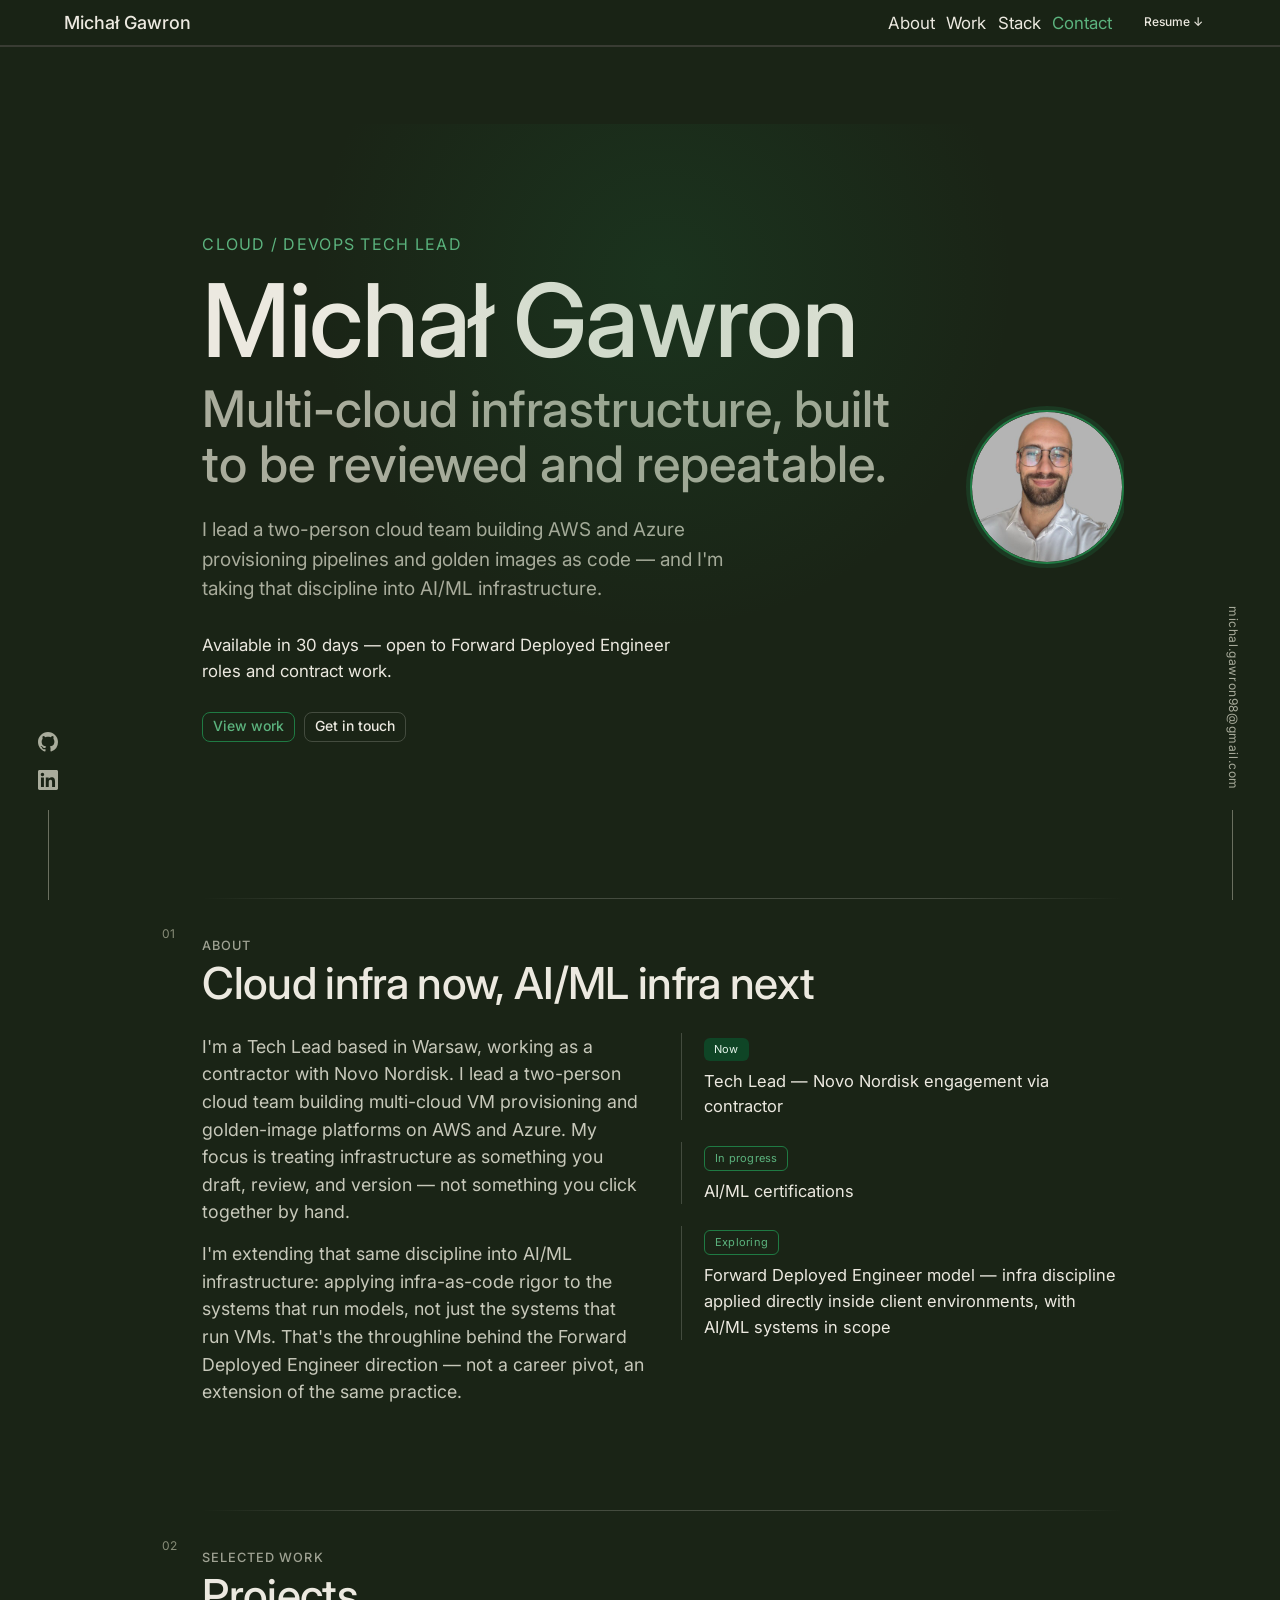
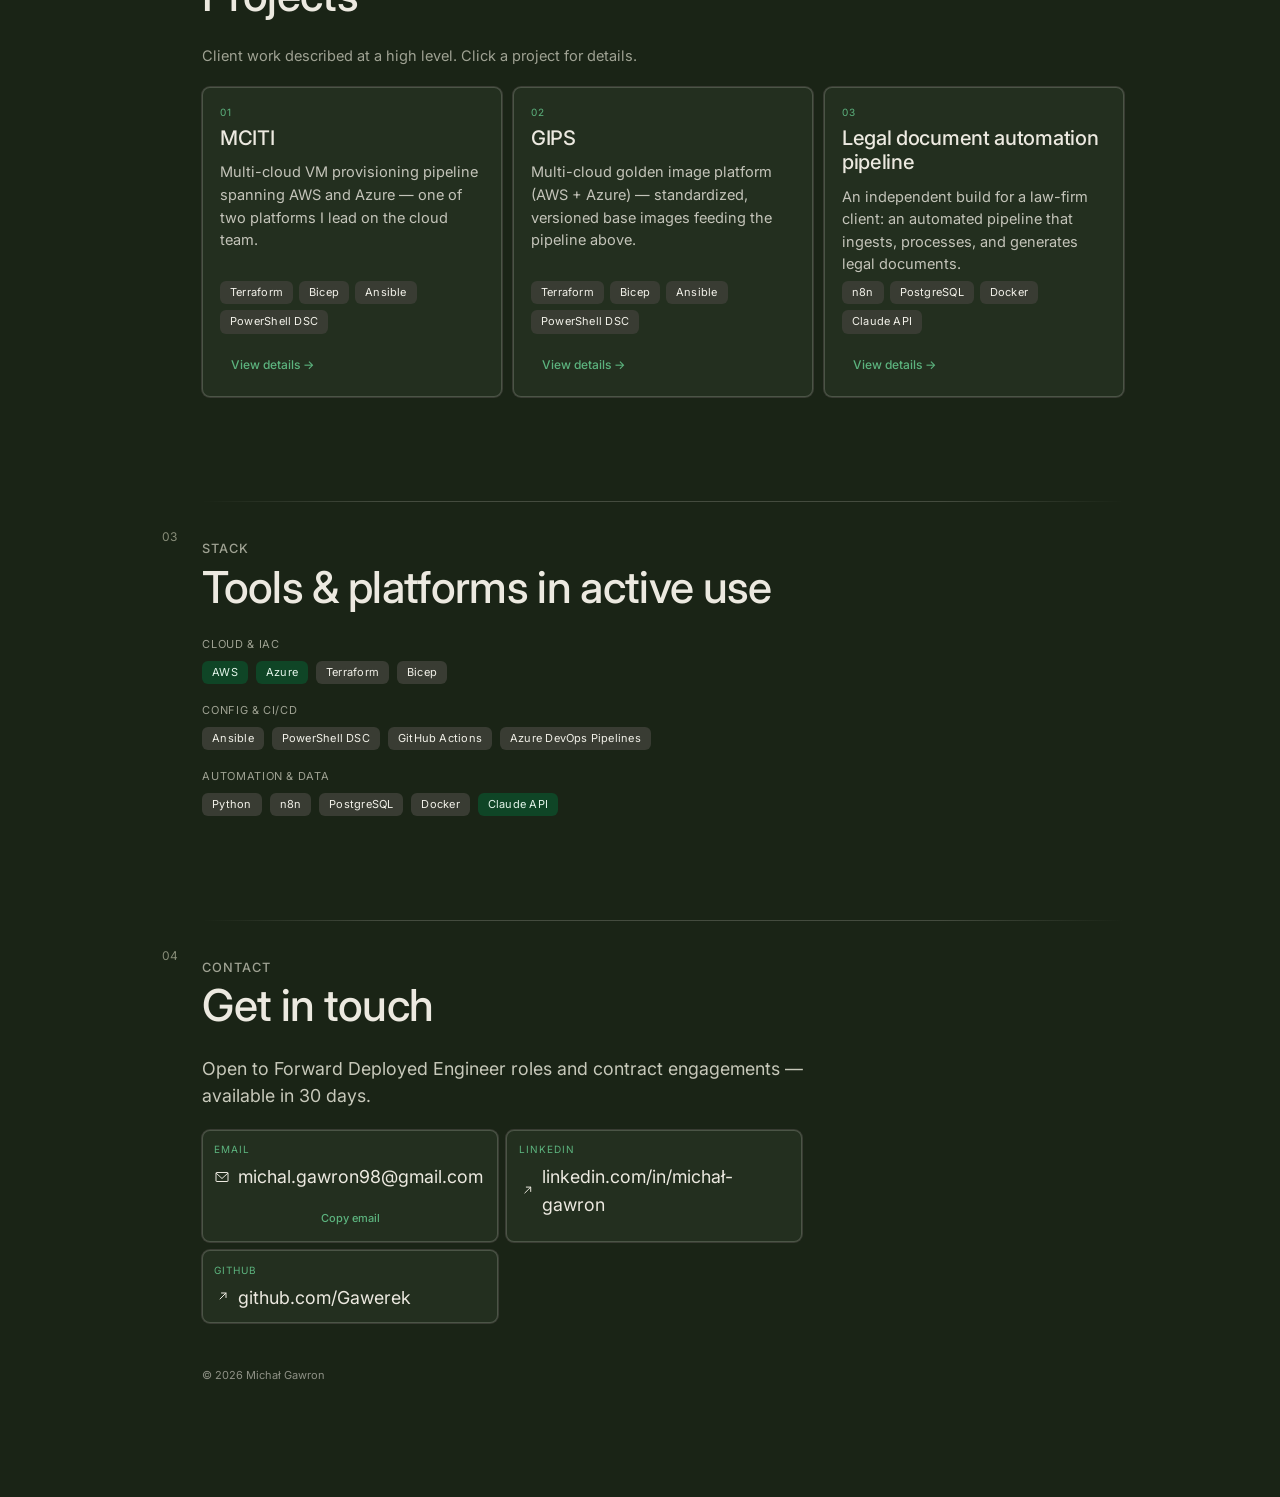
==== commit 1ec0c755: "Merge feat/a11y: semantic cards, native dialog, contrast, reduced motion Also tighten html-validate " ====
--- a/index.html
+++ b/index.html
@@ -3,9 +3,34 @@
 <head>
 <meta charset="UTF-8">
 <meta name="viewport" content="width=device-width, initial-scale=1.0">
-<title>Michał — Cloud / DevOps Tech Lead</title>
-<meta name="description" content="Michał — Cloud/DevOps Tech Lead specializing in multi-cloud infrastructure-as-code (AWS, Azure), extending into AI/ML infrastructure.">
+<title>Michał Gawron — Cloud / DevOps Tech Lead</title>
+<meta name="description" content="Michał Gawron — Cloud/DevOps Tech Lead in Warsaw, specializing in multi-cloud infrastructure-as-code (AWS, Azure) and extending into AI/ML infrastructure.">
+<link rel="canonical" href="https://gawerek.github.io/">
+<meta name="theme-color" content="#1a2416">
+<meta property="og:type" content="website">
+<meta property="og:title" content="Michał Gawron — Cloud / DevOps Tech Lead">
+<meta property="og:description" content="Cloud/DevOps Tech Lead specializing in multi-cloud infrastructure-as-code (AWS, Azure), extending into AI/ML infrastructure.">
+<meta property="og:url" content="https://gawerek.github.io/">
+<meta property="og:image" content="https://gawerek.github.io/assets/og.png">
+<meta property="og:locale" content="en">
+<meta name="twitter:card" content="summary_large_image">
+<script type="application/ld+json">
+{
+  "@context": "https://schema.org",
+  "@type": "Person",
+  "name": "Michał Gawron",
+  "jobTitle": "Cloud / DevOps Tech Lead",
+  "url": "https://gawerek.github.io/",
+  "sameAs": [
+    "https://github.com/Gawerek",
+    "https://www.linkedin.com/in/micha%C5%82-gawron/"
+  ]
+}
+</script>
 <link rel="icon" type="image/svg+xml" href="assets/favicon.svg">
+<link rel="preconnect" href="https://fonts.googleapis.com">
+<link rel="preconnect" href="https://fonts.gstatic.com" crossorigin>
+<link rel="stylesheet" href="https://fonts.googleapis.com/css2?family=Inter:wght@400;500;600;700&display=swap">
 <link rel="stylesheet" href="styles.css">
 <link rel="stylesheet" href="page.css">
 </head>
@@ -15,32 +40,29 @@
 
 <div class="nav-bar">
   <nav class="nav" aria-label="Primary">
-    <span class="nav-brand"><!-- TODO: confirm first-name-only vs full name -->Michał</span>
+    <span class="nav-brand">Michał Gawron</span>
     <a href="#about" data-nav>About</a>
     <a href="#work" data-nav>Work</a>
     <a href="#stack" data-nav>Stack</a>
-    <a href="#now" data-nav>Now</a>
     <a href="#contact" data-nav>Contact</a>
-    <!-- TODO: no resume.pdf exists yet — add the file or remove this button before publishing -->
-    <a href="./resume.pdf" download class="btn btn-ghost" style="padding:6px 12px;font-size:12px;margin-left:8px;">Resume ↓</a>
+    <a href="assets/Michal_Gawron_CV.pdf" download="Michal_Gawron_CV.pdf" class="btn btn-ghost" style="padding:6px 12px;font-size:12px;margin-left:8px;">Resume ↓</a>
   </nav>
   <div class="progress-track"><div class="progress-fill" id="progress-fill"></div></div>
 </div>
 
 <div class="side side-left">
   <ul class="side-icons">
-    <li><a href="https://github.com/REPLACE_ME" target="_blank" rel="noopener" aria-label="GitHub">
+    <li><a href="https://github.com/Gawerek" target="_blank" rel="noopener" aria-label="GitHub">
       <svg width="20" height="20" viewBox="0 0 16 16" fill="currentColor"><path d="M8 0C3.58 0 0 3.58 0 8c0 3.54 2.29 6.53 5.47 7.59.4.07.55-.17.55-.38 0-.19-.01-.82-.01-1.49-2.01.37-2.53-.49-2.69-.94-.09-.23-.48-.94-.82-1.13-.28-.15-.68-.52-.01-.53.63-.01 1.08.58 1.23.82.72 1.21 1.87.87 2.33.66.07-.52.28-.87.51-1.07-1.78-.2-3.64-.89-3.64-3.95 0-.87.31-1.59.82-2.15-.08-.2-.36-1.02.08-2.12 0 0 .67-.21 2.2.82.64-.18 1.32-.27 2-.27.68 0 1.36.09 2 .27 1.53-1.04 2.2-.82 2.2-.82.44 1.1.16 1.92.08 2.12.51.56.82 1.27.82 2.15 0 3.07-1.87 3.75-3.65 3.95.29.25.54.73.54 1.48 0 1.07-.01 1.93-.01 2.2 0 .21.15.46.55.38A8.013 8.013 0 0 0 16 8c0-4.42-3.58-8-8-8z"/></svg>
     </a></li>
-    <li><a href="https://linkedin.com/in/REPLACE_ME" target="_blank" rel="noopener" aria-label="LinkedIn">
+    <li><a href="https://www.linkedin.com/in/micha%C5%82-gawron/" target="_blank" rel="noopener" aria-label="LinkedIn">
       <svg width="20" height="20" viewBox="0 0 24 24" fill="currentColor"><path d="M20.447 20.452h-3.554v-5.569c0-1.328-.027-3.037-1.852-3.037-1.853 0-2.136 1.445-2.136 2.939v5.667H9.351V9h3.414v1.561h.046c.477-.9 1.637-1.85 3.37-1.85 3.601 0 4.267 2.37 4.267 5.455v6.286zM5.337 7.433c-1.144 0-2.063-.926-2.063-2.065 0-1.138.92-2.063 2.063-2.063 1.14 0 2.064.925 2.064 2.063 0 1.139-.925 2.065-2.064 2.065zm1.782 13.019H3.555V9h3.564v11.452zM22.225 0H1.771C.792 0 0 .774 0 1.729v20.542C0 23.227.792 24 1.771 24h20.451C23.2 24 24 23.227 24 22.271V1.729C24 .774 23.2 0 22.222 0h.003z"/></svg>
     </a></li>
   </ul>
   <span class="side-line" aria-hidden="true"></span>
 </div>
 <div class="side side-right">
-  <!-- TODO: replace with real email once confirmed, matches the contact-card address below -->
-  <a class="side-email" href="mailto:hello@example.com">hello@example.com</a>
+  <a class="side-email" href="mailto:michal.gawron98@gmail.com">michal.gawron98@gmail.com</a>
   <span class="side-line" aria-hidden="true"></span>
 </div>
 
@@ -50,18 +72,19 @@
     <div class="hero-glow" id="hero-glow" aria-hidden="true"></div>
     <div>
       <p class="hero-kicker">Cloud / DevOps Tech Lead</p>
-      <h1>Michał</h1>
-      <p class="hero-tagline">Extending into AI/ML infrastructure.</p>
-      <p class="hero-sub">Multi-cloud infrastructure-as-code across AWS and Azure — provisioning pipelines and golden images, built with the same discipline.</p>
+      <h1>Michał Gawron</h1>
+      <p class="hero-tagline">Multi-cloud infrastructure, built to be reviewed and repeatable.</p>
+      <p class="hero-sub">I lead a two-person cloud team building AWS and Azure provisioning pipelines and golden images as code — and I'm taking that discipline into AI/ML infrastructure.</p>
+      <p class="hero-avail">Available in 30 days — open to Forward Deployed Engineer roles and contract work.</p>
       <div class="hero-cta">
         <a href="#work" class="btn btn-primary">View work</a>
         <a href="#contact" class="btn btn-secondary">Get in touch</a>
       </div>
     </div>
     <div class="hero-photo">
-      <!-- TODO: no headshot yet — once available, replace the placeholder below with
-           <img src="assets/photo.jpg" alt="Michał" class="lighten"> (dark-background photos blend in) -->
-      <div class="hero-photo-slot">Photo<br>coming soon</div>
+      <div class="hero-photo-slot">
+        <img src="assets/photo.jpg" alt="Michał Gawron" width="400" height="400" loading="eager" fetchpriority="high" decoding="async">
+      </div>
     </div>
   </section>
 
@@ -72,47 +95,22 @@
     <h2 id="about-title">Cloud infra now, AI/ML infra next</h2>
     <div class="about-grid">
       <div class="about-copy">
-        <!-- TODO: confirm naming the current employer is OK under contract/NDA terms before publishing -->
-        <p>I lead a two-person cloud team as an independent contractor, working across AWS and Azure. My focus is treating infrastructure as something you draft, review, and version — not something you click together by hand.</p>
-        <p>I'm extending that same discipline into AI/ML infrastructure: applying infra-as-code rigor to the systems that run models, not just the systems that run VMs. That's the throughline behind the Forward Deployed Engineer direction below — not a career pivot, an extension of the same practice.</p>
+        <p>I'm a Tech Lead based in Warsaw, working as a contractor with Novo Nordisk. I lead a two-person cloud team building multi-cloud VM provisioning and golden-image platforms on AWS and Azure. My focus is treating infrastructure as something you draft, review, and version — not something you click together by hand.</p>
+        <p>I'm extending that same discipline into AI/ML infrastructure: applying infra-as-code rigor to the systems that run models, not just the systems that run VMs. That's the throughline behind the Forward Deployed Engineer direction — not a career pivot, an extension of the same practice.</p>
       </div>
       <ol class="timeline">
         <li><span class="tag tag-accent">Now</span>
-          <p>Cloud / DevOps Tech Lead — multi-cloud provisioning &amp; golden-image platforms (AWS + Azure)</p>
+          <p>Tech Lead — Novo Nordisk engagement via contractor</p>
         </li>
         <li><span class="tag tag-outline">In progress</span>
-          <p>AI/ML-focused certifications</p>
+          <!-- TODO(owner): name the certification + target date -->
+          <p>AI/ML certifications</p>
         </li>
         <li><span class="tag tag-outline">Exploring</span>
           <p>Forward Deployed Engineer model — infra discipline applied directly inside client environments, with AI/ML systems in scope</p>
         </li>
       </ol>
     </div>
-    <div class="proficiency">
-      <p class="proficiency-label">Proficiency</p>
-      <div class="proficiency-grid">
-        <div class="skill" data-pct="90">
-          <div class="skill-row"><span class="name">Terraform / Bicep</span><span class="level">Advanced</span></div>
-          <div class="skill-track"><div class="skill-fill" style="width:90%"></div></div>
-        </div>
-        <div class="skill" data-pct="88">
-          <div class="skill-row"><span class="name">AWS / Azure</span><span class="level">Advanced</span></div>
-          <div class="skill-track"><div class="skill-fill" style="width:88%"></div></div>
-        </div>
-        <div class="skill" data-pct="82">
-          <div class="skill-row"><span class="name">Ansible / PowerShell DSC</span><span class="level">Advanced</span></div>
-          <div class="skill-track"><div class="skill-fill" style="width:82%"></div></div>
-        </div>
-        <div class="skill" data-pct="85">
-          <div class="skill-row"><span class="name">CI/CD (GitHub Actions, Azure DevOps)</span><span class="level">Advanced</span></div>
-          <div class="skill-track"><div class="skill-fill" style="width:85%"></div></div>
-        </div>
-        <div class="skill" data-pct="72">
-          <div class="skill-row"><span class="name">Python &amp; automation tooling</span><span class="level">Proficient</span></div>
-          <div class="skill-track"><div class="skill-fill" style="width:72%"></div></div>
-        </div>
-      </div>
-    </div>
   </section>
 
   <hr class="divider">
@@ -120,7 +118,7 @@
   <section id="work" data-index="02" aria-labelledby="work-title">
     <p class="eyebrow">Selected work</p>
     <h2 id="work-title">Projects</h2>
-    <p class="work-hint">Click a project for details.</p>
+    <p class="work-hint">Client work described at a high level. Click a project for details.</p>
     <div class="project-grid">
       <article class="card project-card">
         <span class="card-kicker">01</span>
@@ -130,7 +128,6 @@
           <span class="tag tag-neutral">Terraform</span><span class="tag tag-neutral">Bicep</span>
           <span class="tag tag-neutral">Ansible</span><span class="tag tag-neutral">PowerShell DSC</span>
         </div>
-        <p class="card-meta">Client engagement — described at a high level; architecture detail withheld.</p>
         <button type="button" class="btn btn-ghost view-details" data-project="mciti">View details →</button>
       </article>
 
@@ -142,7 +139,6 @@
           <span class="tag tag-neutral">Terraform</span><span class="tag tag-neutral">Bicep</span>
           <span class="tag tag-neutral">Ansible</span><span class="tag tag-neutral">PowerShell DSC</span>
         </div>
-        <p class="card-meta">Client engagement — described at a high level; architecture detail withheld.</p>
         <button type="button" class="btn btn-ghost view-details" data-project="gips">View details →</button>
       </article>
 
@@ -154,7 +150,6 @@
           <span class="tag tag-neutral">n8n</span><span class="tag tag-neutral">PostgreSQL</span>
           <span class="tag tag-neutral">Docker</span><span class="tag tag-neutral">Claude API</span>
         </div>
-        <p class="card-meta">Independent engagement — client name withheld pending confirmation.</p>
         <button type="button" class="btn btn-ghost view-details" data-project="legal">View details →</button>
       </article>
     </div>
@@ -206,43 +201,27 @@
 
   <hr class="divider">
 
-  <section id="now" data-index="04" aria-labelledby="now-title">
-    <p class="eyebrow">Now</p>
-    <h2 id="now-title">Currently building toward</h2>
-    <div class="now-row">
-      <span>AI/ML-focused certification track</span>
-      <span class="tag tag-outline">In progress</span>
-    </div>
-    <hr class="divider" style="margin: var(--space-4) 0;">
-    <blockquote class="now-quote">
-      <p>Forward Deployed Engineer positioning — infra discipline applied inside AI/ML client environments.</p>
-      <span class="tag tag-outline">Exploring</span>
-    </blockquote>
-  </section>
-
-  <hr class="divider">
-
-  <section id="contact" data-index="05" aria-labelledby="contact-title">
+  <section id="contact" data-index="04" aria-labelledby="contact-title">
     <p class="eyebrow">Contact</p>
     <h2 id="contact-title">Get in touch</h2>
-    <!-- TODO: replace all three placeholders below with real contact details before publishing -->
+    <p class="contact-cta">Open to Forward Deployed Engineer roles and contract engagements — available in 30 days.</p>
     <div class="contact-grid">
       <div class="card contact-card">
         <span class="card-kicker">Email</span>
-        <a href="mailto:hello@example.com"><svg width="16" height="16" viewBox="0 0 256 256" fill="none" stroke="currentColor" stroke-width="16"><rect x="32" y="56" width="192" height="144" rx="8"/><path d="M32 64l96 88 96-88"/></svg>hello@example.com</a>
+        <a href="mailto:michal.gawron98@gmail.com"><svg width="16" height="16" viewBox="0 0 256 256" fill="none" stroke="currentColor" stroke-width="16"><rect x="32" y="56" width="192" height="144" rx="8"/><path d="M32 64l96 88 96-88"/></svg>michal.gawron98@gmail.com</a>
         <button type="button" class="btn btn-ghost" id="copy-email-btn">Copy email</button>
         <span class="visually-hidden" id="copy-status" role="status" aria-live="polite"></span>
       </div>
       <div class="card contact-card">
         <span class="card-kicker">LinkedIn</span>
-        <a href="https://linkedin.com/in/REPLACE_ME" target="_blank" rel="noopener"><svg width="16" height="16" viewBox="0 0 256 256" fill="none" stroke="currentColor" stroke-width="16" stroke-linecap="round" stroke-linejoin="round"><path d="M96 160L192 64"/><path d="M120 64h72v72"/></svg>linkedin.com/in/REPLACE_ME</a>
+        <a href="https://www.linkedin.com/in/micha%C5%82-gawron/" target="_blank" rel="noopener"><svg width="16" height="16" viewBox="0 0 256 256" fill="none" stroke="currentColor" stroke-width="16" stroke-linecap="round" stroke-linejoin="round"><path d="M96 160L192 64"/><path d="M120 64h72v72"/></svg>linkedin.com/in/michał-gawron</a>
       </div>
       <div class="card contact-card">
         <span class="card-kicker">GitHub</span>
-        <a href="https://github.com/REPLACE_ME" target="_blank" rel="noopener"><svg width="16" height="16" viewBox="0 0 256 256" fill="none" stroke="currentColor" stroke-width="16" stroke-linecap="round" stroke-linejoin="round"><path d="M96 160L192 64"/><path d="M120 64h72v72"/></svg>github.com/REPLACE_ME</a>
-      </div>
-    </div>
-    <p class="text-muted rev-note">Rev A · <span id="build-date"></span></p>
+        <a href="https://github.com/Gawerek" target="_blank" rel="noopener"><svg width="16" height="16" viewBox="0 0 256 256" fill="none" stroke="currentColor" stroke-width="16" stroke-linecap="round" stroke-linejoin="round"><path d="M96 160L192 64"/><path d="M120 64h72v72"/></svg>github.com/Gawerek</a>
+      </div>
+    </div>
+    <p class="text-muted rev-note">© 2026 Michał Gawron</p>
   </section>
 
 </main>
--- a/styles.css
+++ b/styles.css
@@ -3,7 +3,6 @@
    and warm neutral ramp layered on top (this site's own instance — see the
    "Portfolio" design in Claude Design). Retune the look only by editing the
    tokens below; page-specific layout lives in page.css. */
-@import url('https://fonts.googleapis.com/css2?family=Inter:wght@400;500;600;700&display=swap');
 
 :root {
   --color-bg: #1a2416;
--- a/page.css
+++ b/page.css
@@ -126,6 +126,7 @@
   color: var(--color-neutral-400); margin: 0 0 24px;
 }
 .hero-sub { max-width: 46ch; color: var(--color-neutral-400); font-size: clamp(16px, 0.4vw + 14px, 19px); margin: 0 0 28px; }
+.hero-avail { max-width: 46ch; color: var(--color-text); font-size: clamp(15px, 0.3vw + 13px, 17px); margin: 0 0 28px; }
 .hero-cta { display: flex; gap: var(--space-3); }
 .hero-photo {
   width: clamp(96px, 12vw, 200px); height: clamp(96px, 12vw, 200px);
@@ -134,10 +135,11 @@
 .hero-photo-slot {
   width: 100%; height: 100%; border-radius: 50%;
   display: flex; align-items: center; justify-content: center;
-  background: var(--color-surface); border: 1px dashed var(--color-neutral-600);
-  color: var(--color-neutral-500); font-size: 11px; text-align: center; padding: var(--space-2);
-}
-.hero-photo-slot img { width: 100%; height: 100%; border-radius: 50%; object-fit: cover; }
+  background: var(--color-surface); overflow: hidden;
+  border: 2px solid var(--color-accent);
+  box-shadow: 0 0 0 4px color-mix(in srgb, var(--color-accent) 25%, transparent);
+}
+.hero-photo-slot img { display: block; width: 100%; height: 100%; border-radius: 50%; object-fit: cover; }
 
 @keyframes floatY { 0%, 100% { transform: translateY(0); } 50% { transform: translateY(-8px); } }
 @keyframes dialogIn { from { opacity: 0; transform: scale(0.96) translateY(8px); } to { opacity: 1; transform: scale(1) translateY(0); } }
@@ -150,18 +152,6 @@
 .timeline li { position: relative; padding-left: 22px; border-left: 1px solid var(--color-divider); }
 .timeline p { margin: 8px 0 0; color: var(--color-text); font-size: clamp(14px, 0.3vw + 13px, 16.5px); }
 
-.proficiency { margin-top: 36px; }
-.proficiency-label {
-  font-size: 11px; letter-spacing: 0.06em; text-transform: uppercase;
-  color: var(--color-neutral-600); margin: 0 0 14px;
-}
-.proficiency-grid { display: grid; grid-template-columns: repeat(auto-fit, minmax(220px, 1fr)); gap: 16px 32px; }
-.skill-row { display: flex; justify-content: space-between; gap: var(--space-3); font-size: clamp(13px, 0.2vw + 12px, 15px); margin: 0 0 6px; }
-.skill-row .name { flex: 1 1 auto; }
-.skill-row .level { flex: 0 0 auto; white-space: nowrap; color: var(--color-neutral-500); }
-.skill-track { height: 4px; border-radius: var(--radius-sm); background: var(--color-neutral-800); overflow: hidden; }
-.skill-fill { height: 100%; border-radius: var(--radius-sm); background: var(--color-accent); }
-
 /* — work — */
 .work-hint { color: var(--color-neutral-500); font-size: clamp(13px, 0.2vw + 12px, 15px); margin: 0 0 20px; }
 .project-grid { display: grid; grid-template-columns: repeat(auto-fit, minmax(230px, 1fr)); gap: var(--space-4); }
@@ -192,15 +182,8 @@
 }
 .stack-tags { display: flex; flex-wrap: wrap; gap: 8px; }
 
-/* — now — */
-.now-row { display: flex; justify-content: space-between; align-items: center; gap: 16px; padding-bottom: var(--space-4); }
-.now-quote { margin: 0; padding: 0 0 0 18px; border-left: 2px solid var(--color-accent); }
-.now-quote p {
-  font-size: clamp(19px, 1.4vw + 14px, 30px); line-height: 1.4; color: var(--color-accent-300);
-  margin: 0 0 10px; font-family: var(--font-heading);
-}
-
 /* — contact — */
+.contact-cta { color: var(--color-neutral-300); margin: 0 0 20px; max-width: 60ch; }
 .contact-grid { display: grid; grid-template-columns: repeat(auto-fit, minmax(200px, 1fr)); gap: var(--space-3); max-width: 600px; }
 .contact-card { transition: transform 0.2s ease, box-shadow 0.2s ease; }
 .contact-card:hover { transform: translateY(-3px); box-shadow: var(--shadow-md); }
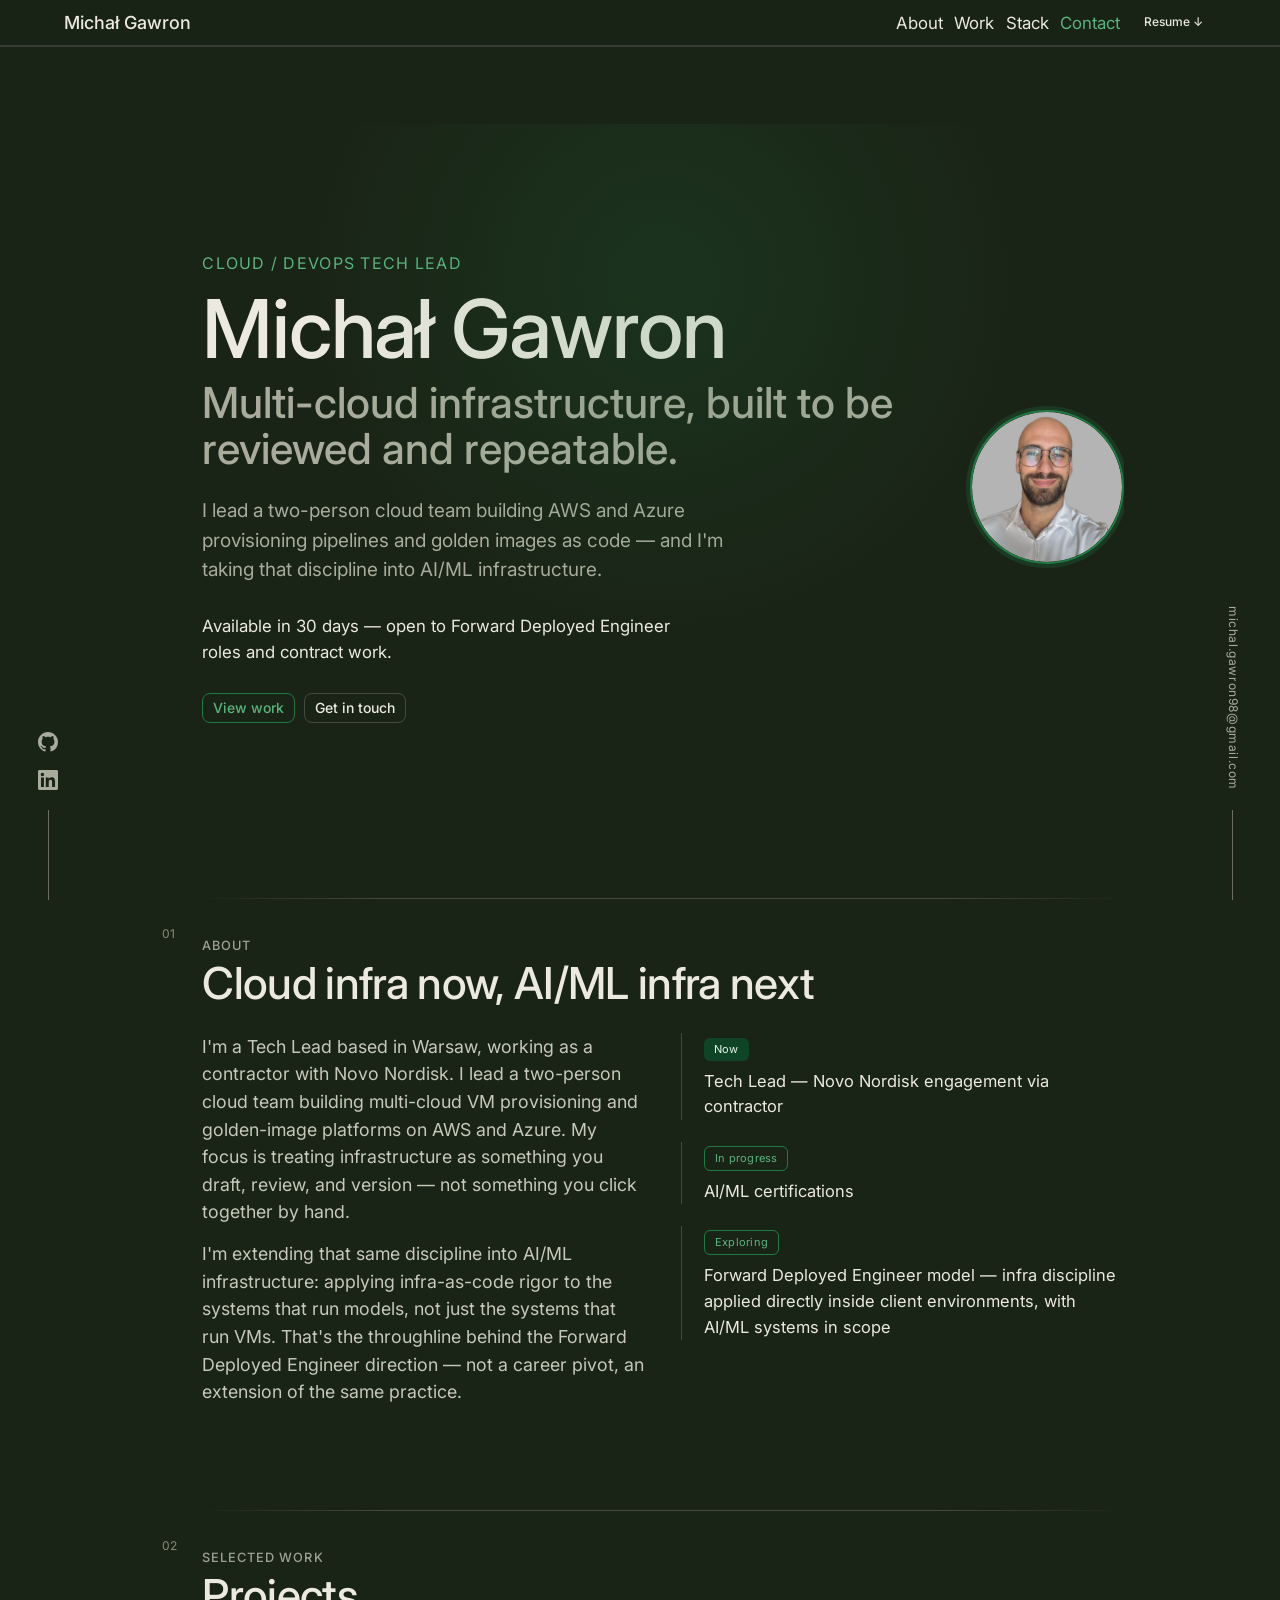
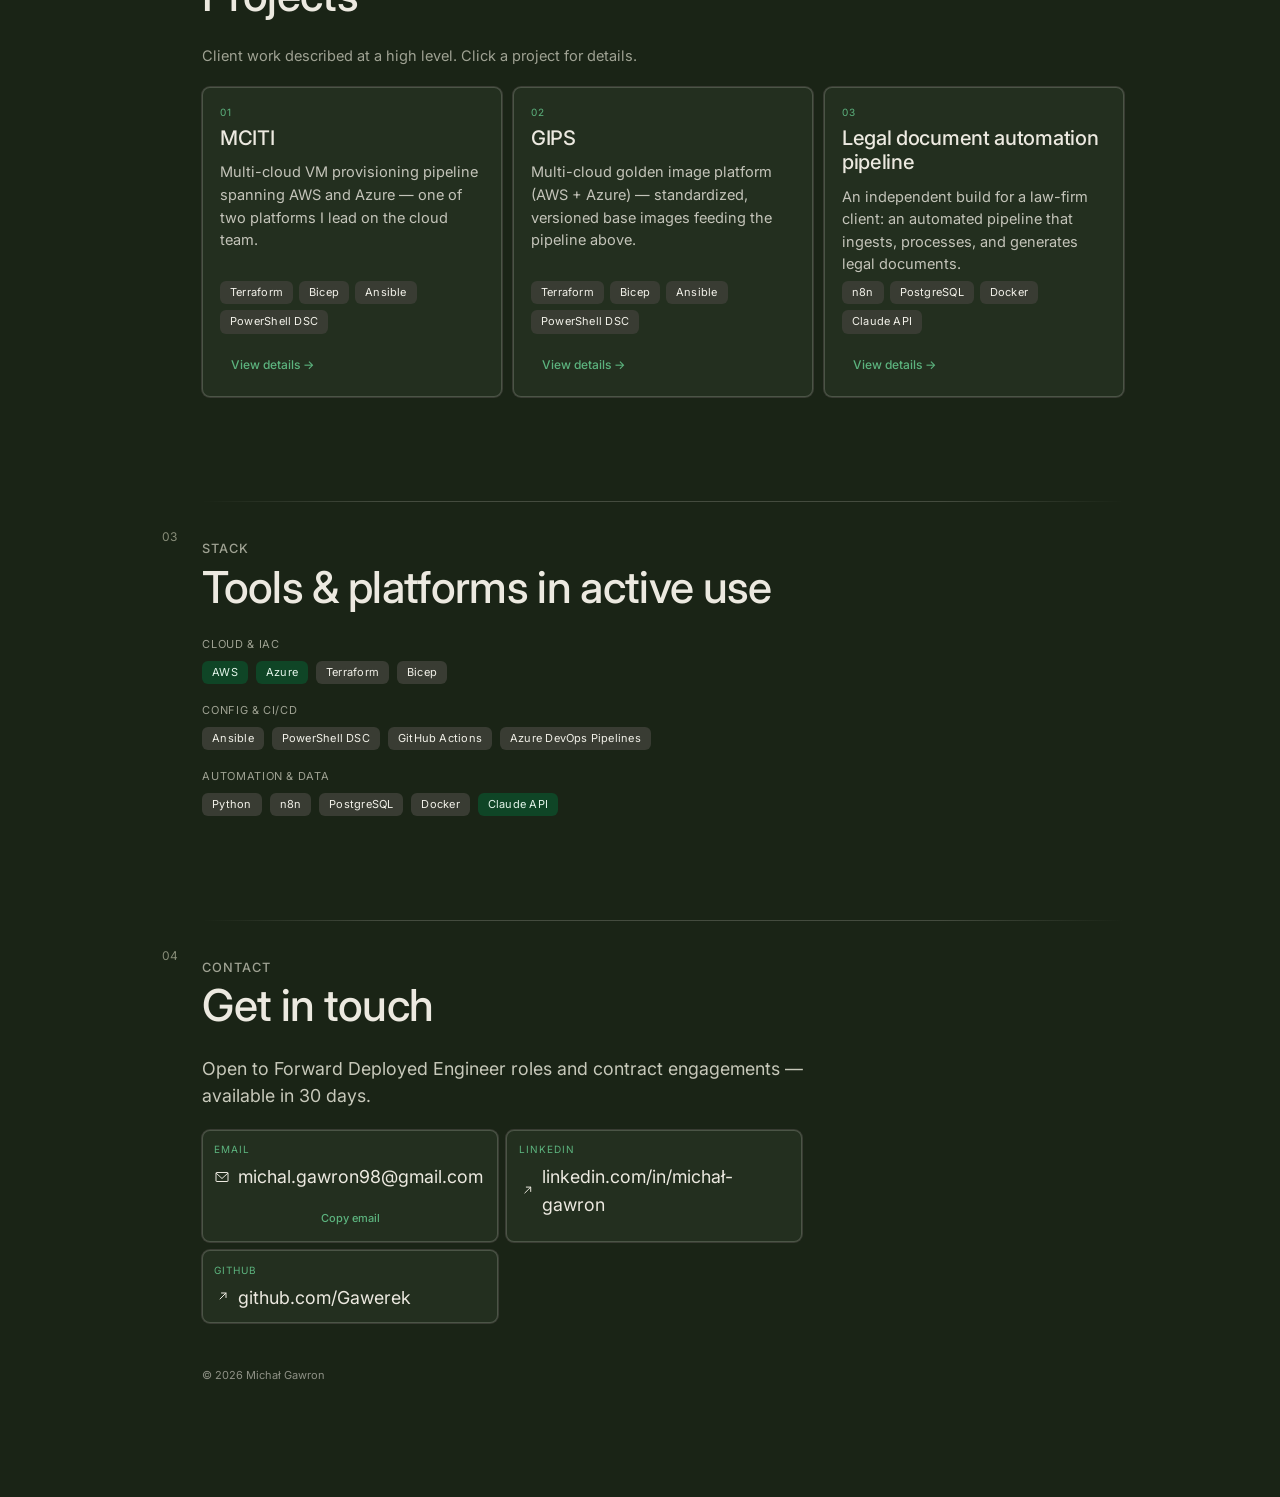
==== commit 1fcfd7a3: "Post-review fixes: smaller hero type, lychee og:image exclude, refresh CONTEXT, mobile nav Co-Author" ====
--- a/index.html
+++ b/index.html
@@ -45,7 +45,7 @@
     <a href="#work" data-nav>Work</a>
     <a href="#stack" data-nav>Stack</a>
     <a href="#contact" data-nav>Contact</a>
-    <a href="assets/Michal_Gawron_CV.pdf" download="Michal_Gawron_CV.pdf" class="btn btn-ghost" style="padding:6px 12px;font-size:12px;margin-left:8px;">Resume ↓</a>
+    <a href="assets/Michal_Gawron_CV.pdf" download="Michal_Gawron_CV.pdf" class="btn btn-ghost" style="padding:6px 12px;font-size:12px;">Resume ↓</a>
   </nav>
   <div class="progress-track"><div class="progress-fill" id="progress-fill"></div></div>
 </div>
--- a/page.css
+++ b/page.css
@@ -119,10 +119,10 @@
   font-family: var(--font-heading); font-size: clamp(13px, 0.4vw + 12px, 16px); letter-spacing: 0.08em;
   text-transform: uppercase; color: var(--color-accent-text); margin: 0 0 12px;
 }
-#hero h1 { font-size: clamp(56px, 7vw + 12px, 128px); line-height: 1.02; margin: 0 0 8px; }
+#hero h1 { font-size: clamp(44px, 5.4vw + 12px, 108px); line-height: 1.02; margin: 0 0 8px; }
 .hero-tagline {
   font-family: var(--font-heading); font-weight: var(--font-heading-weight);
-  font-size: clamp(28px, 3vw + 12px, 56px); line-height: 1.1;
+  font-size: clamp(24px, 2.4vw + 12px, 48px); line-height: 1.1;
   color: var(--color-neutral-400); margin: 0 0 24px;
 }
 .hero-sub { max-width: 46ch; color: var(--color-neutral-400); font-size: clamp(16px, 0.4vw + 14px, 19px); margin: 0 0 28px; }
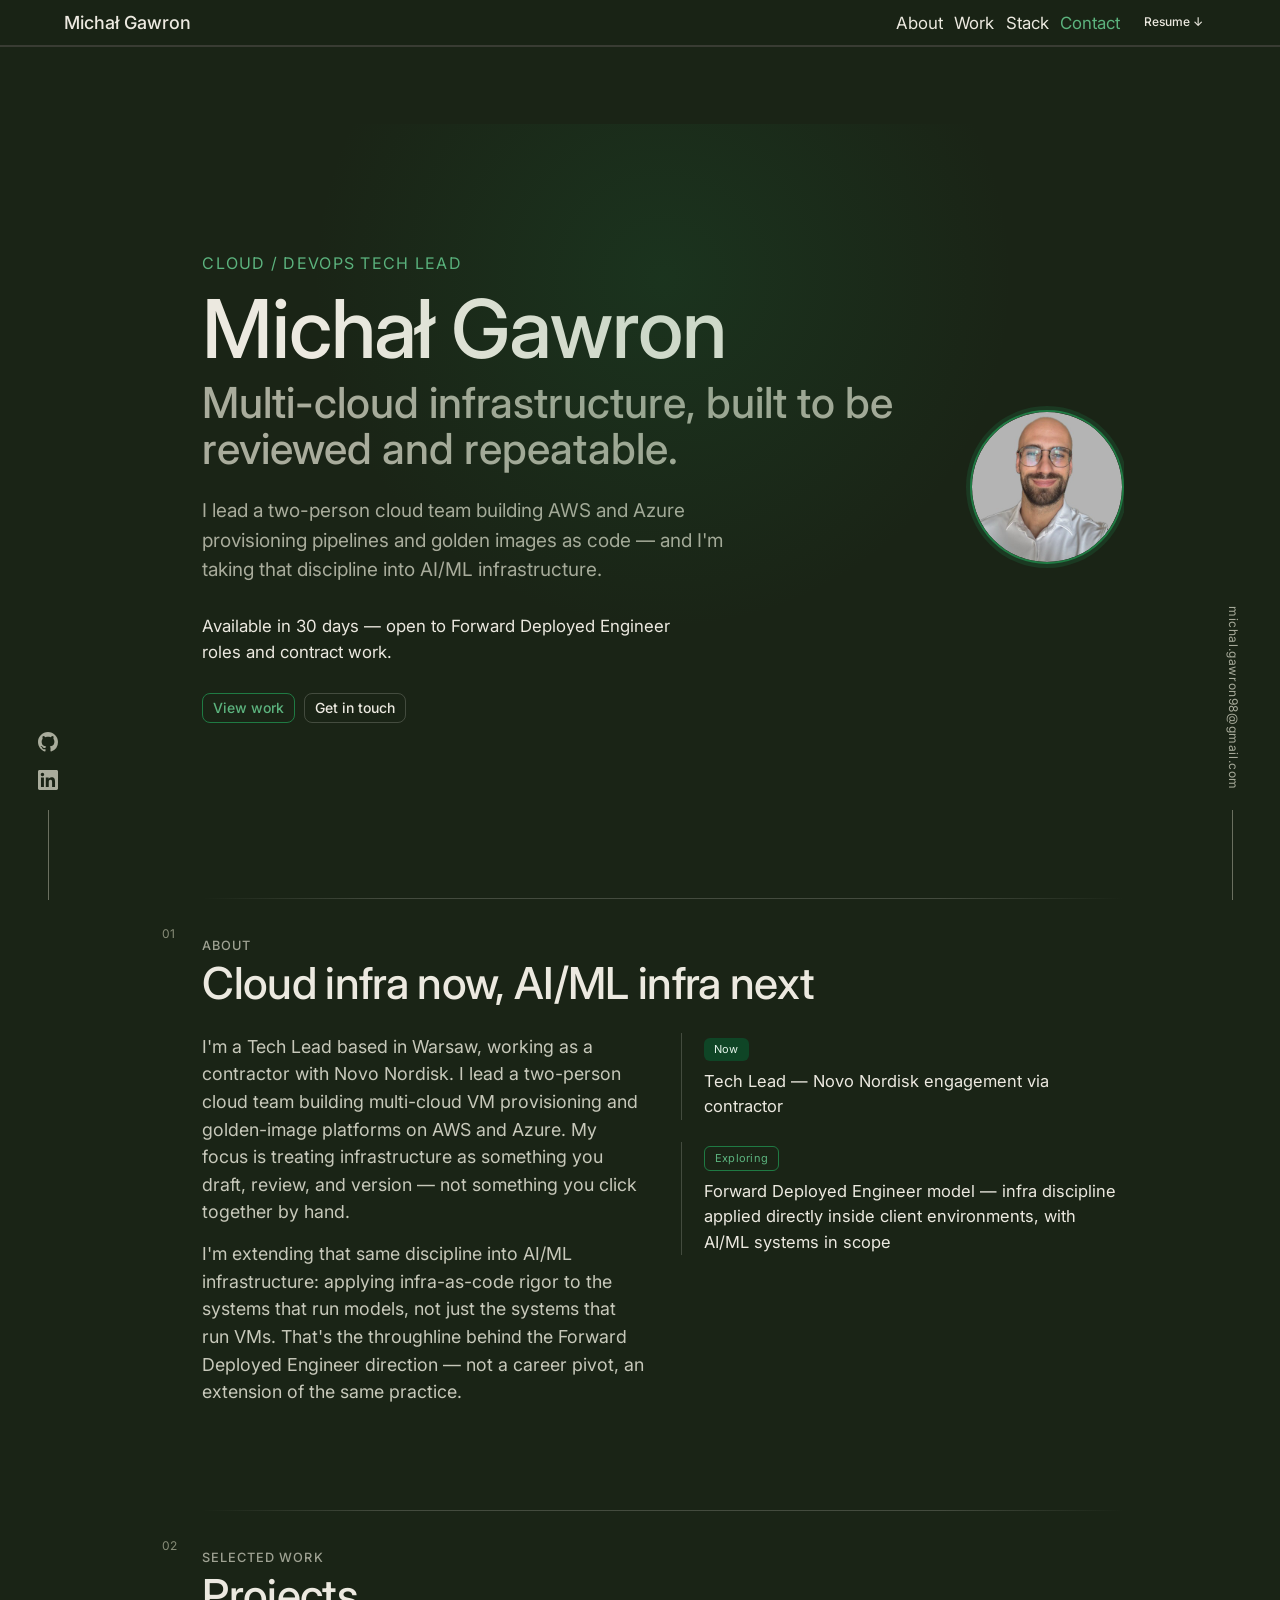
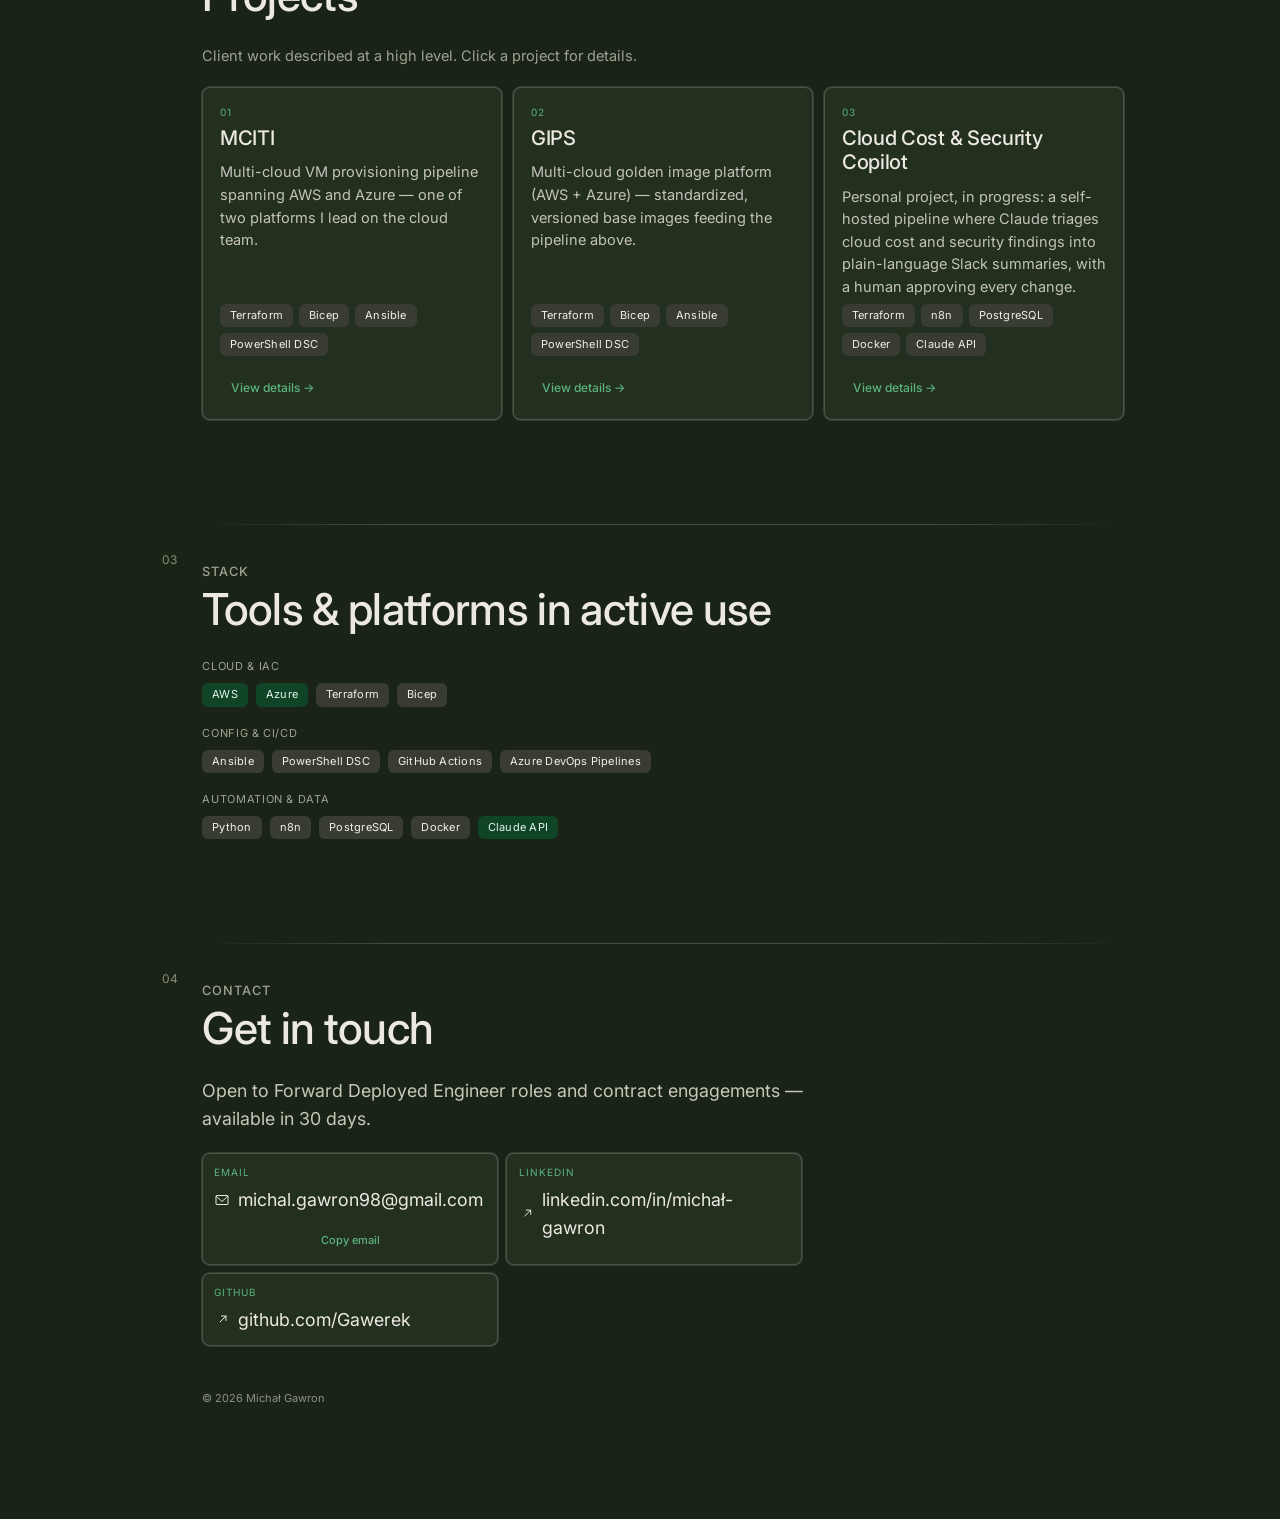
==== commit fc91f02e: "Replace legal-automation project with Cloud Cost & Security Copilot; drop certification; dialog fall" ====
--- a/index.html
+++ b/index.html
@@ -102,10 +102,6 @@
         <li><span class="tag tag-accent">Now</span>
           <p>Tech Lead — Novo Nordisk engagement via contractor</p>
         </li>
-        <li><span class="tag tag-outline">In progress</span>
-          <!-- TODO(owner): name the certification + target date -->
-          <p>AI/ML certifications</p>
-        </li>
         <li><span class="tag tag-outline">Exploring</span>
           <p>Forward Deployed Engineer model — infra discipline applied directly inside client environments, with AI/ML systems in scope</p>
         </li>
@@ -144,13 +140,14 @@
 
       <article class="card project-card">
         <span class="card-kicker">03</span>
-        <h3 class="card-title">Legal document automation pipeline</h3>
-        <p class="card-body">An independent build for a law-firm client: an automated pipeline that ingests, processes, and generates legal documents.</p>
+        <h3 class="card-title">Cloud Cost &amp; Security Copilot</h3>
+        <p class="card-body">Personal project, in progress: a self-hosted pipeline where Claude triages cloud cost and security findings into plain-language Slack summaries, with a human approving every change.</p>
         <div class="tag-row">
-          <span class="tag tag-neutral">n8n</span><span class="tag tag-neutral">PostgreSQL</span>
-          <span class="tag tag-neutral">Docker</span><span class="tag tag-neutral">Claude API</span>
-        </div>
-        <button type="button" class="btn btn-ghost view-details" data-project="legal">View details →</button>
+          <span class="tag tag-neutral">Terraform</span><span class="tag tag-neutral">n8n</span>
+          <span class="tag tag-neutral">PostgreSQL</span><span class="tag tag-neutral">Docker</span>
+          <span class="tag tag-neutral">Claude API</span>
+        </div>
+        <button type="button" class="btn btn-ghost view-details" data-project="copilot">View details →</button>
       </article>
     </div>
   </section>
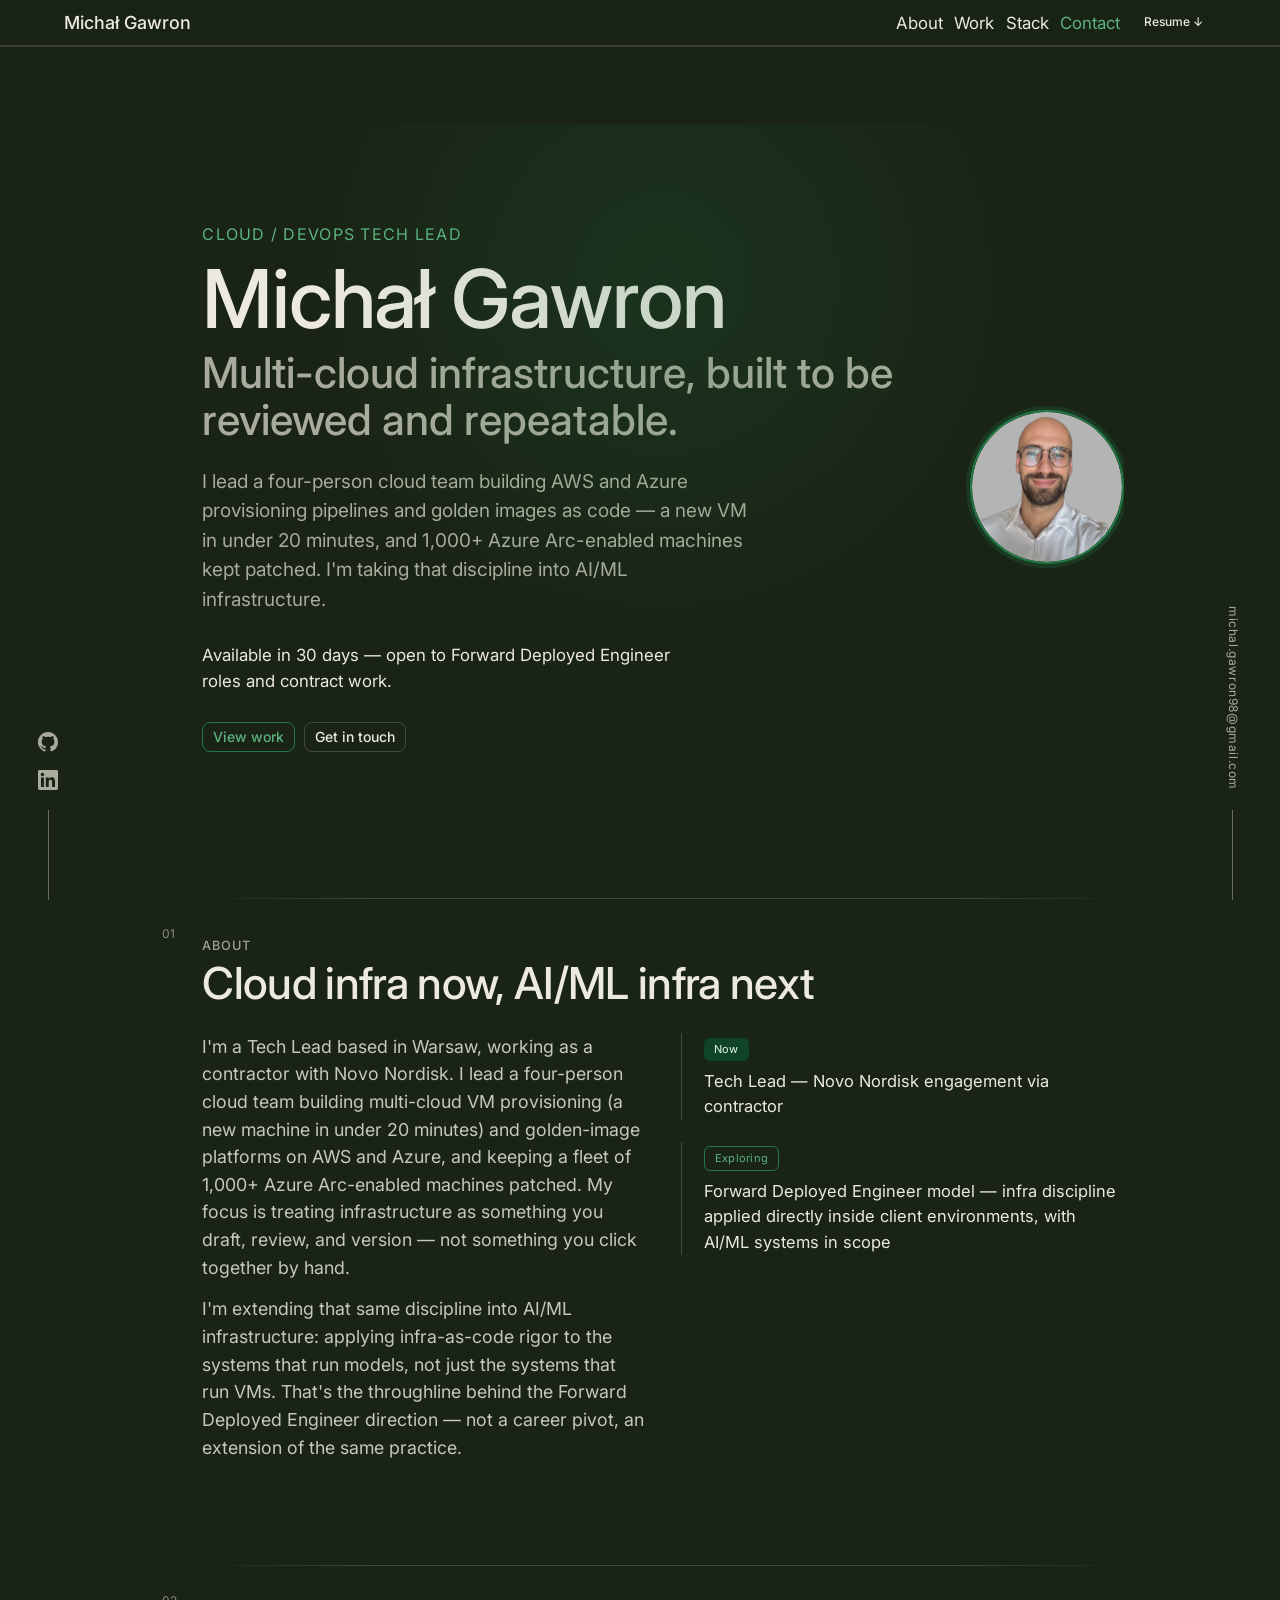
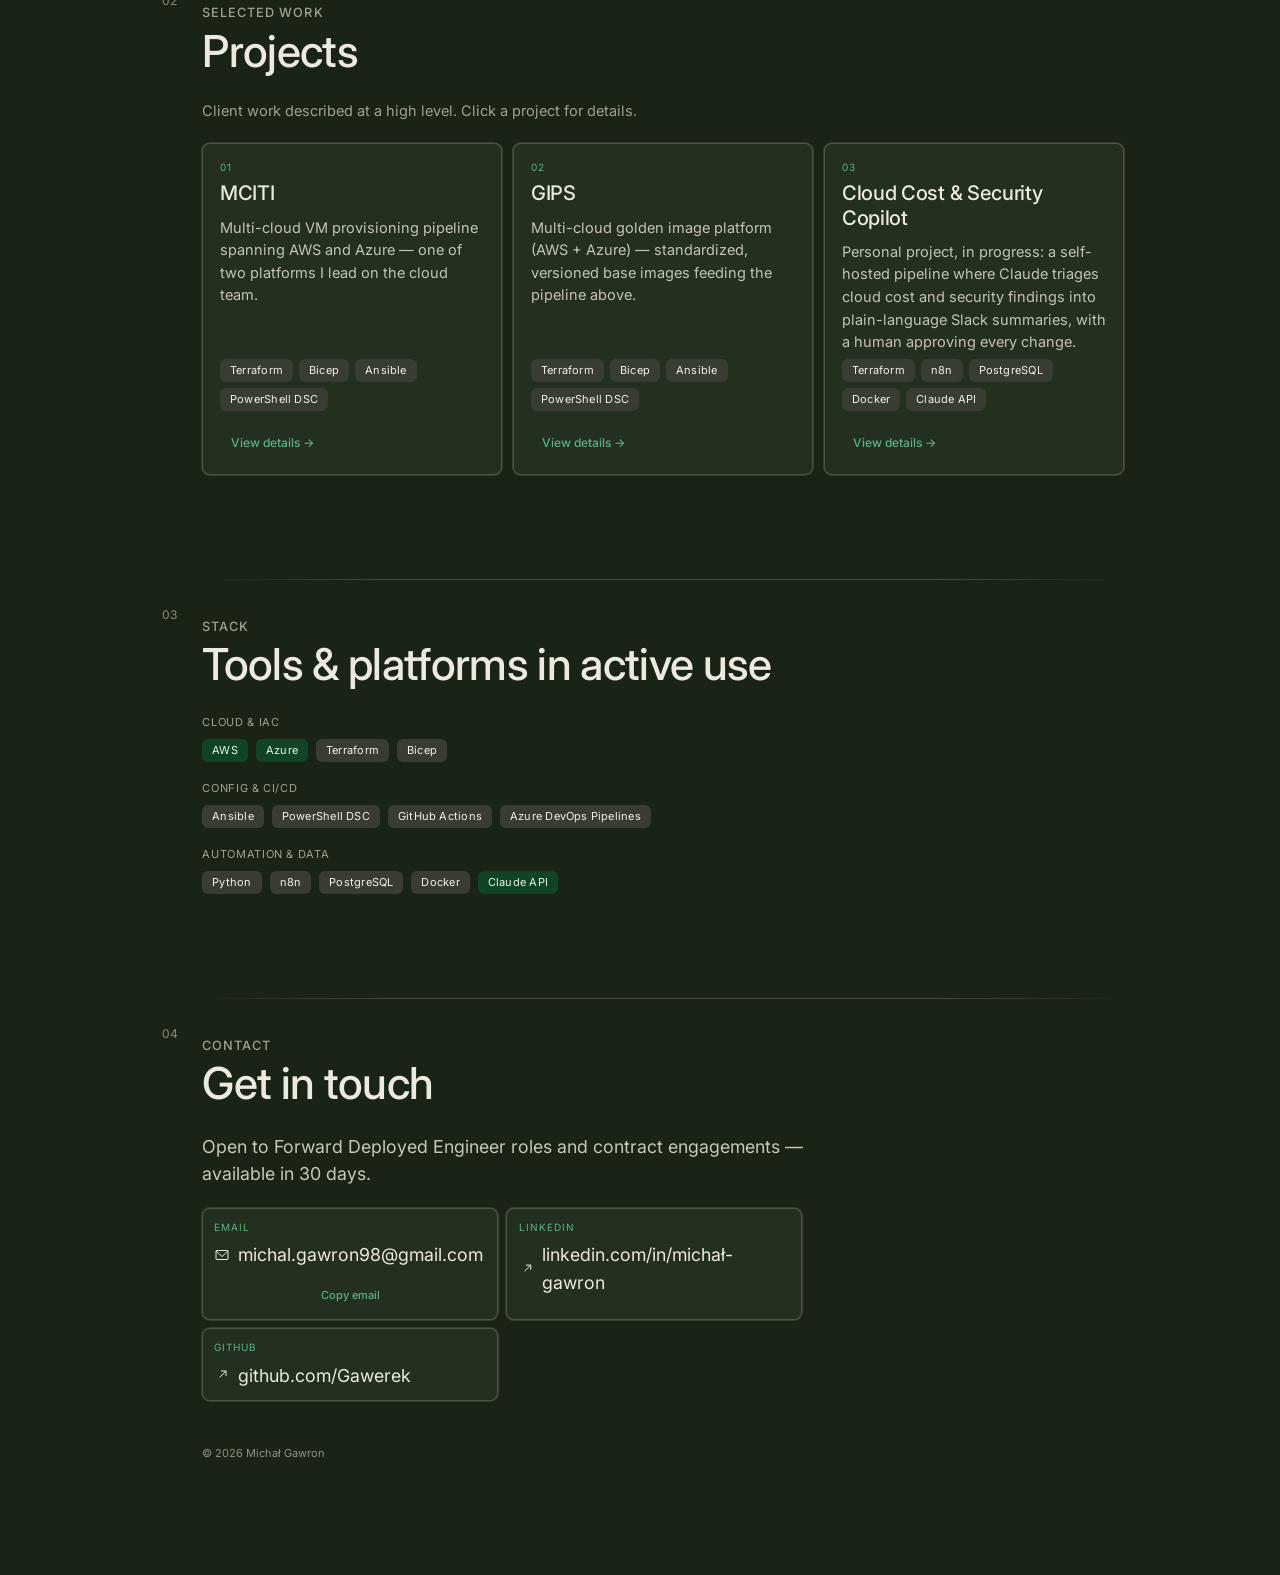
==== commit 65df9a7a: "Use owner-supplied facts: 4-person team, <20 min VM provisioning, 1000+ Arc machines patched Co-Auth" ====
--- a/index.html
+++ b/index.html
@@ -74,7 +74,7 @@
       <p class="hero-kicker">Cloud / DevOps Tech Lead</p>
       <h1>Michał Gawron</h1>
       <p class="hero-tagline">Multi-cloud infrastructure, built to be reviewed and repeatable.</p>
-      <p class="hero-sub">I lead a two-person cloud team building AWS and Azure provisioning pipelines and golden images as code — and I'm taking that discipline into AI/ML infrastructure.</p>
+      <p class="hero-sub">I lead a four-person cloud team building AWS and Azure provisioning pipelines and golden images as code — a new VM in under 20 minutes, and 1,000+ Azure Arc-enabled machines kept patched. I'm taking that discipline into AI/ML infrastructure.</p>
       <p class="hero-avail">Available in 30 days — open to Forward Deployed Engineer roles and contract work.</p>
       <div class="hero-cta">
         <a href="#work" class="btn btn-primary">View work</a>
@@ -95,7 +95,7 @@
     <h2 id="about-title">Cloud infra now, AI/ML infra next</h2>
     <div class="about-grid">
       <div class="about-copy">
-        <p>I'm a Tech Lead based in Warsaw, working as a contractor with Novo Nordisk. I lead a two-person cloud team building multi-cloud VM provisioning and golden-image platforms on AWS and Azure. My focus is treating infrastructure as something you draft, review, and version — not something you click together by hand.</p>
+        <p>I'm a Tech Lead based in Warsaw, working as a contractor with Novo Nordisk. I lead a four-person cloud team building multi-cloud VM provisioning (a new machine in under 20 minutes) and golden-image platforms on AWS and Azure, and keeping a fleet of 1,000+ Azure Arc-enabled machines patched. My focus is treating infrastructure as something you draft, review, and version — not something you click together by hand.</p>
         <p>I'm extending that same discipline into AI/ML infrastructure: applying infra-as-code rigor to the systems that run models, not just the systems that run VMs. That's the throughline behind the Forward Deployed Engineer direction — not a career pivot, an extension of the same practice.</p>
       </div>
       <ol class="timeline">
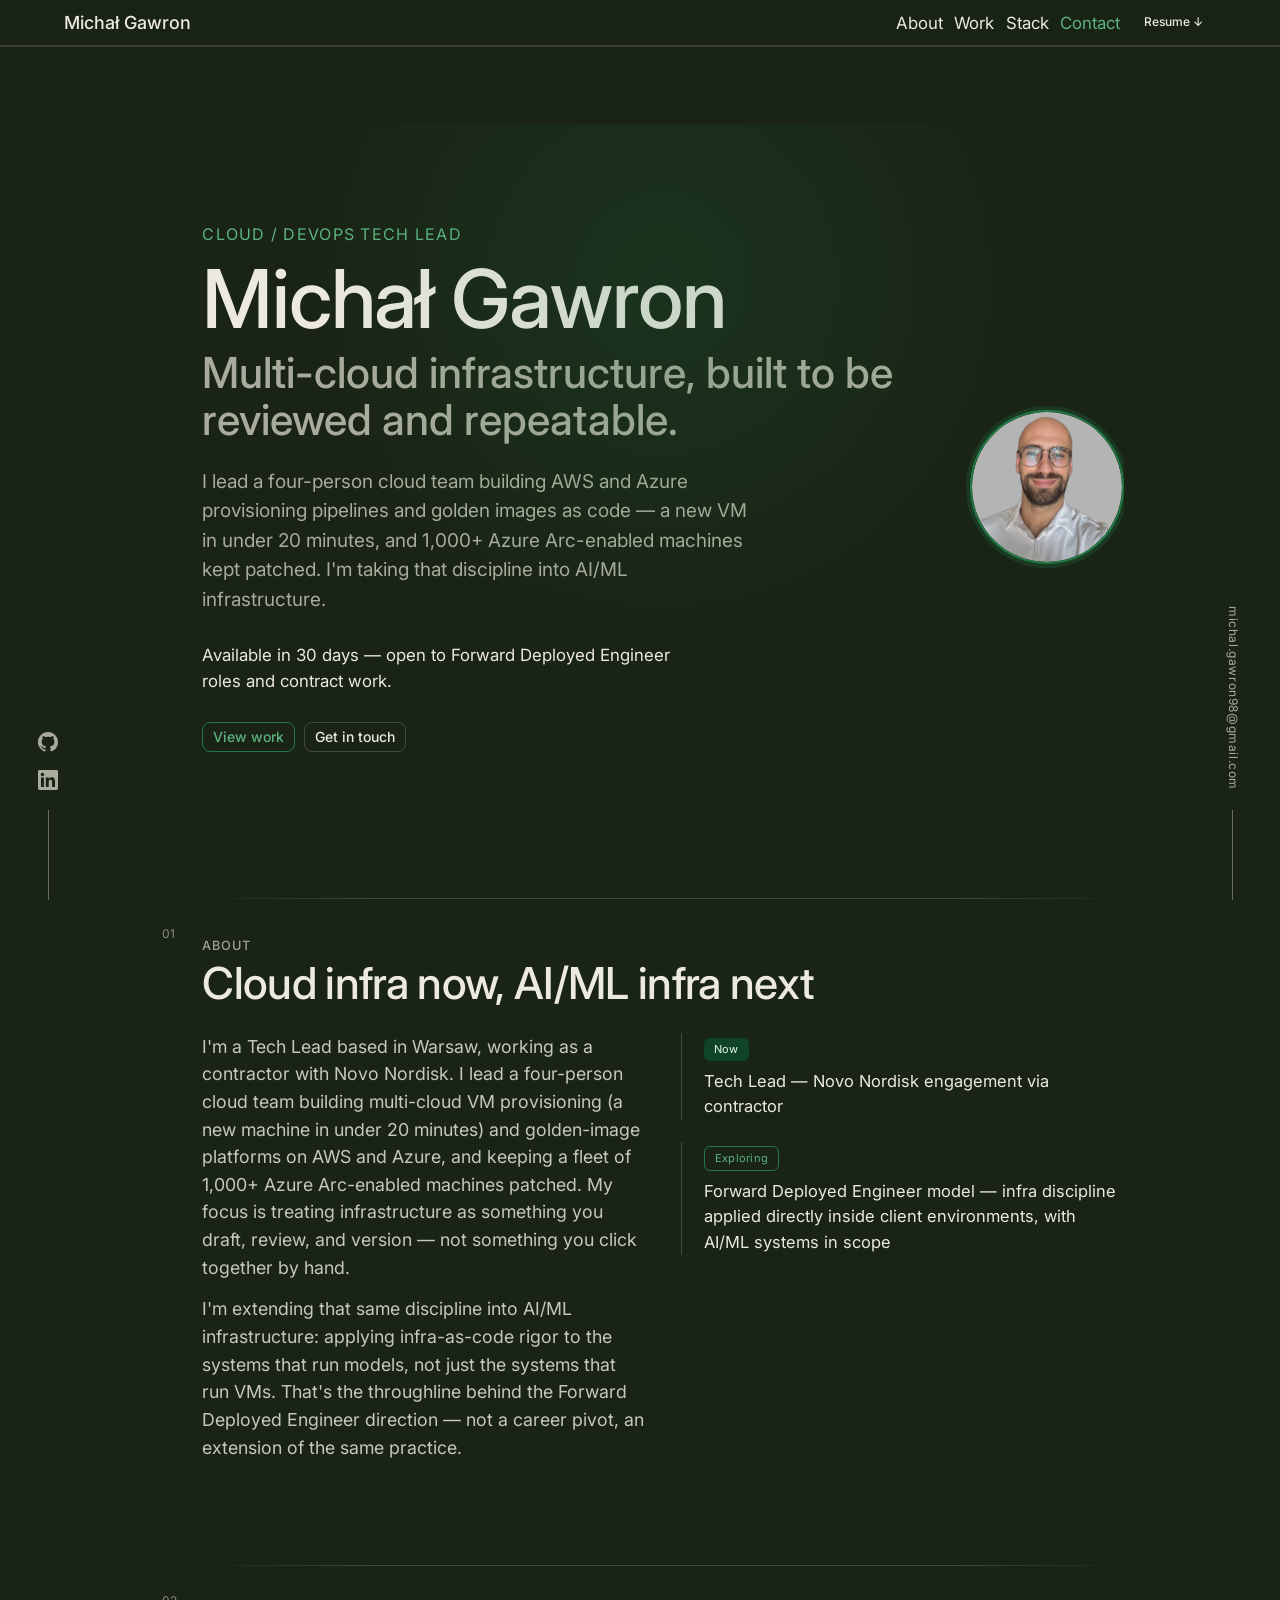
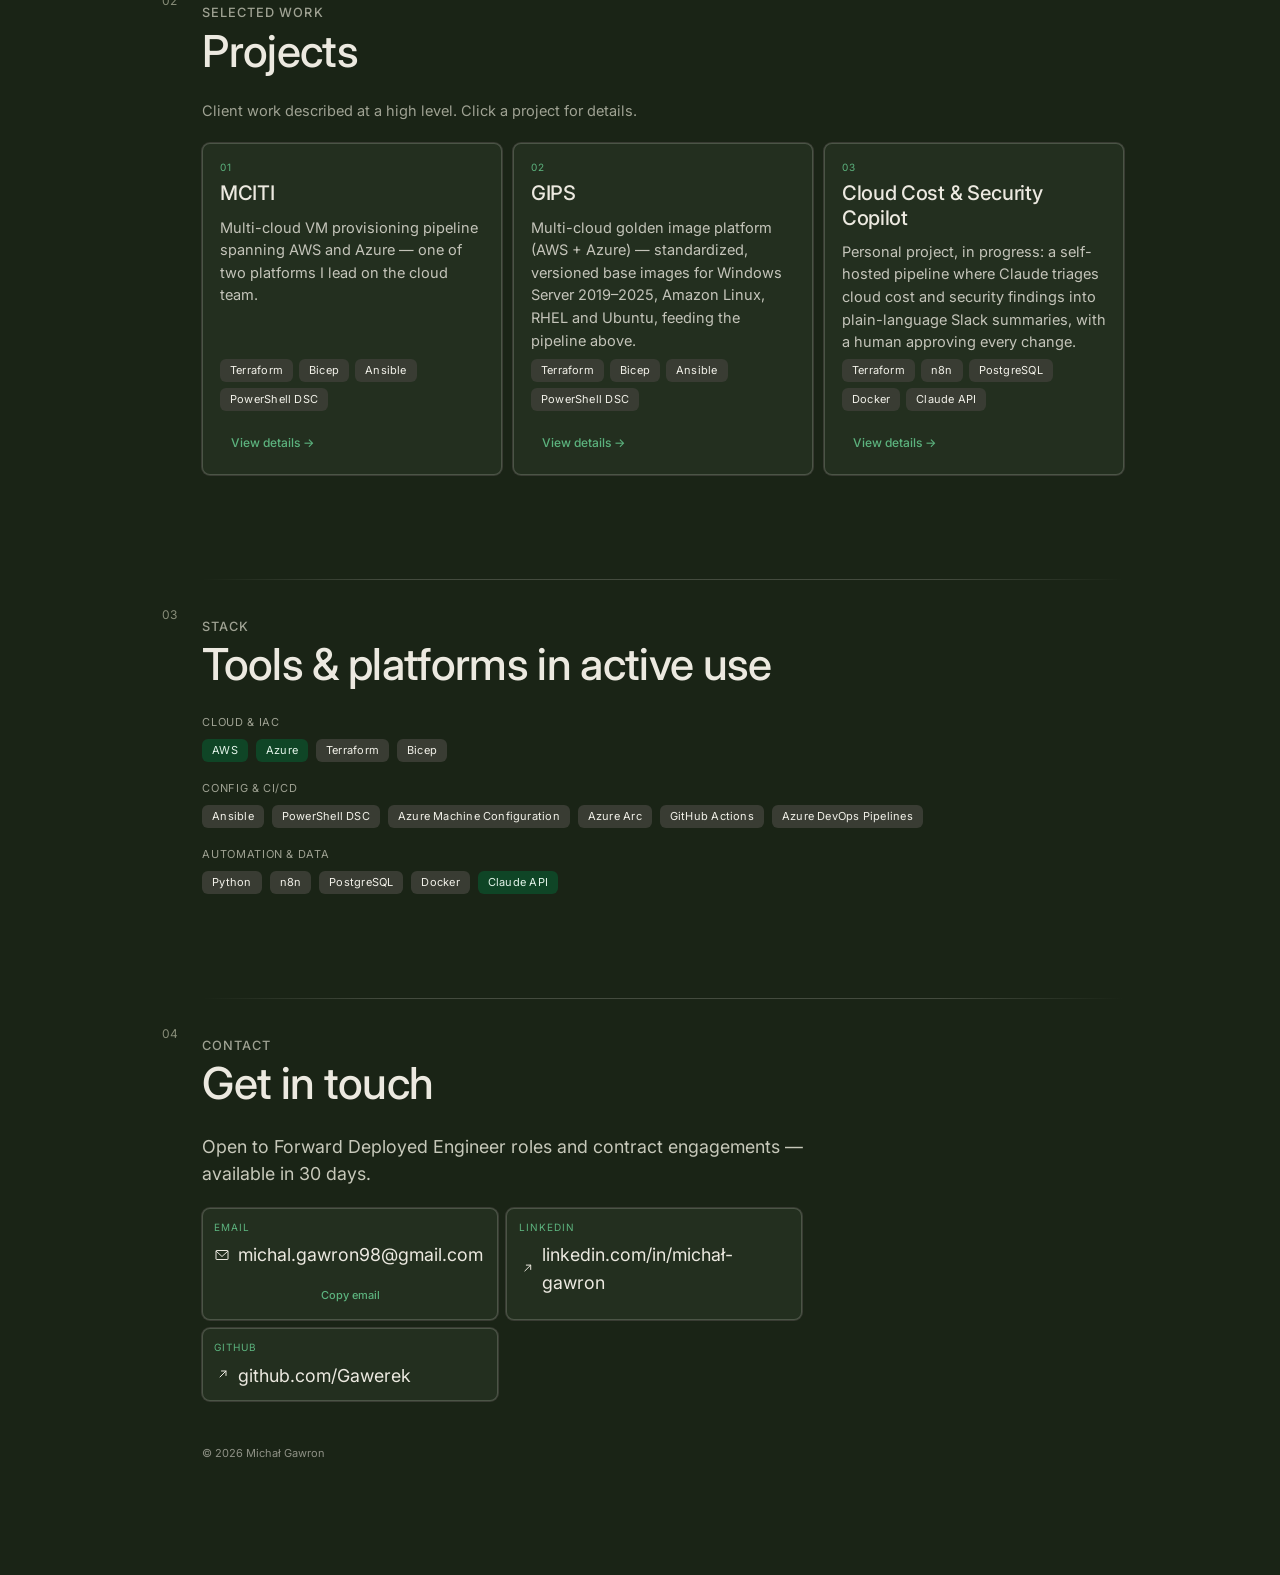
==== commit aeb953ba: "Add Azure Machine Configuration, Azure Arc and GIPS image matrix Co-Authored-By: Claude Sonnet 5.5 <" ====
--- a/index.html
+++ b/index.html
@@ -130,7 +130,7 @@
       <article class="card project-card">
         <span class="card-kicker">02</span>
         <h3 class="card-title">GIPS</h3>
-        <p class="card-body">Multi-cloud golden image platform (AWS + Azure) — standardized, versioned base images feeding the pipeline above.</p>
+        <p class="card-body">Multi-cloud golden image platform (AWS + Azure) — standardized, versioned base images for Windows Server 2019–2025, Amazon Linux, RHEL and Ubuntu, feeding the pipeline above.</p>
         <div class="tag-row">
           <span class="tag tag-neutral">Terraform</span><span class="tag tag-neutral">Bicep</span>
           <span class="tag tag-neutral">Ansible</span><span class="tag tag-neutral">PowerShell DSC</span>
@@ -182,6 +182,7 @@
         <p class="stack-group-label">Config &amp; CI/CD</p>
         <div class="stack-tags">
           <span class="tag tag-neutral">Ansible</span><span class="tag tag-neutral">PowerShell DSC</span>
+          <span class="tag tag-neutral">Azure Machine Configuration</span><span class="tag tag-neutral">Azure Arc</span>
           <span class="tag tag-neutral">GitHub Actions</span><span class="tag tag-neutral">Azure DevOps Pipelines</span>
         </div>
       </div>
